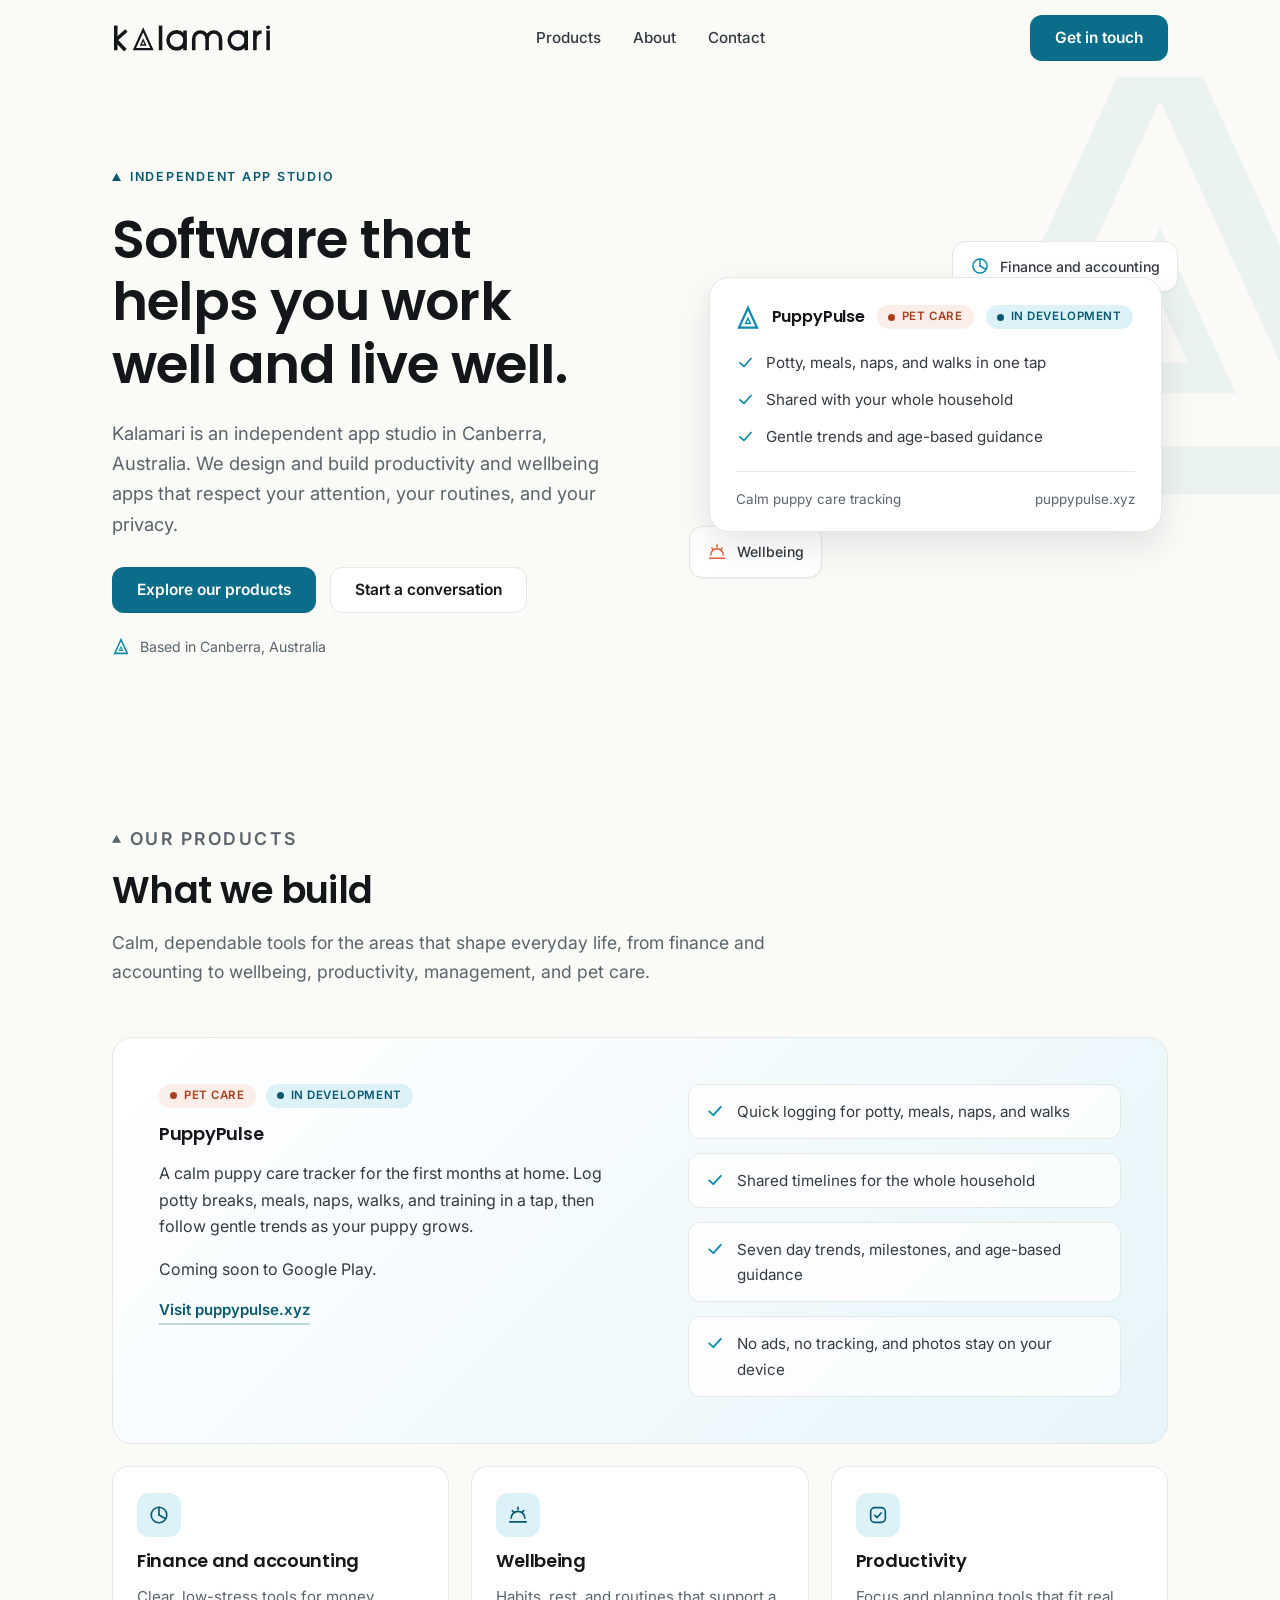
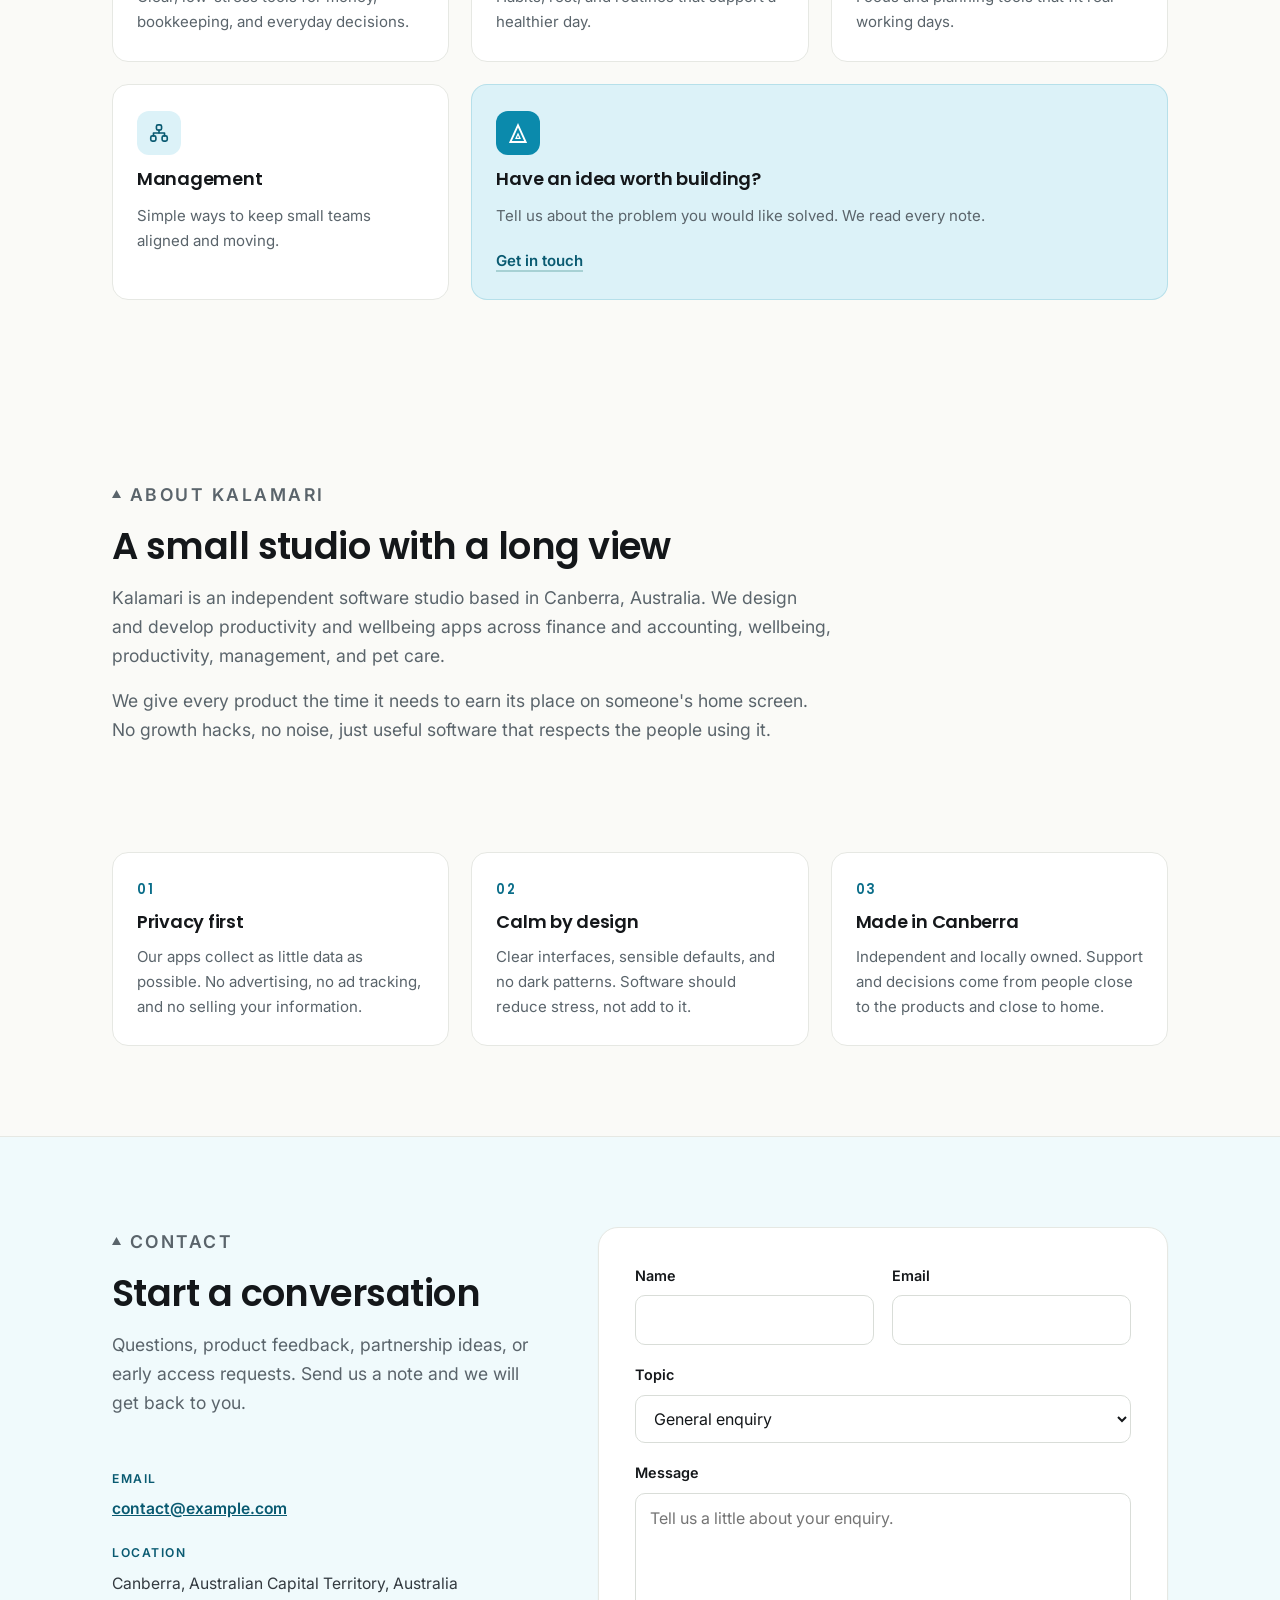
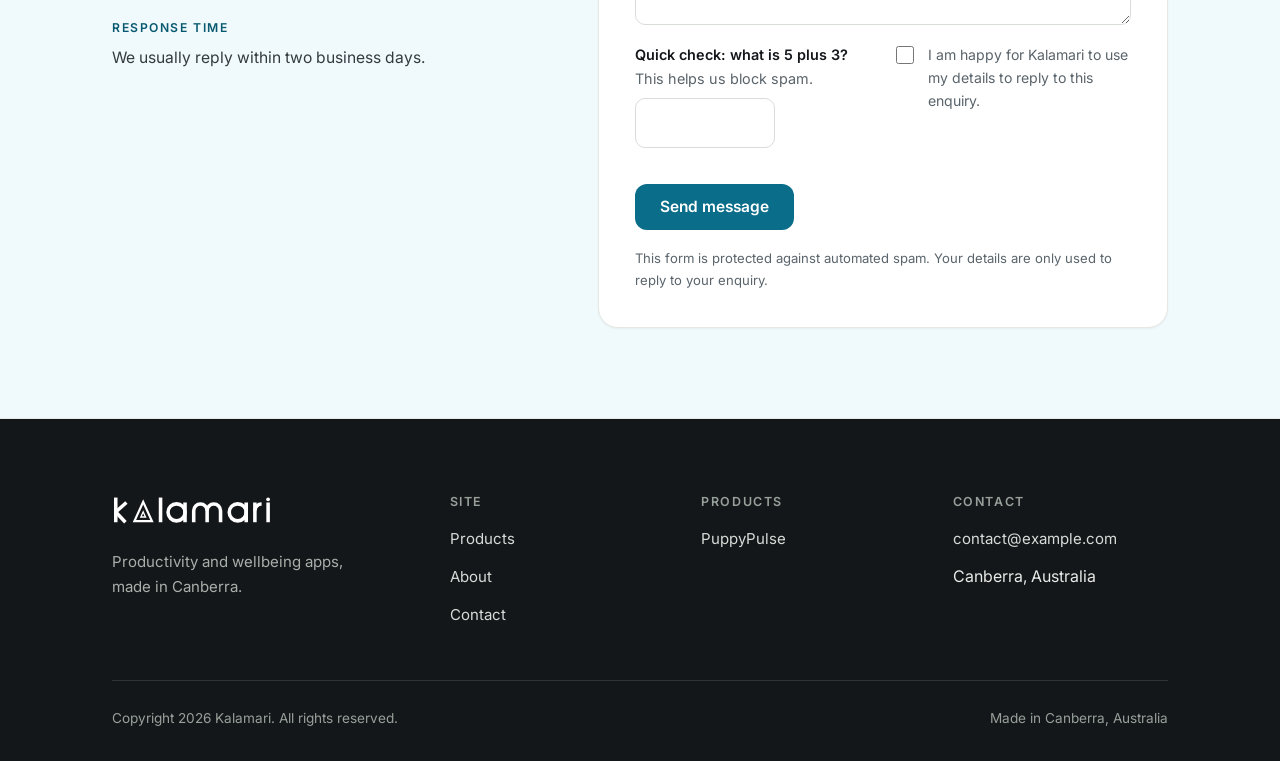
==== index.html @ 20fab628 "Kalamari Website Creation" ====
<!DOCTYPE html>
<html lang="en-AU">
<head>
  <meta charset="utf-8">
  <meta name="viewport" content="width=device-width, initial-scale=1">
  <title>Kalamari | Productivity and Wellbeing Apps, Canberra</title>
  <meta name="description" content="Kalamari is an independent software studio in Canberra, Australia, building productivity and wellbeing apps, including PuppyPulse, a calm puppy care tracker.">
  <link rel="canonical" href="https://frazzlesprite.github.io/Kalamari/">
  <meta name="author" content="Kalamari">
  <meta name="robots" content="index, follow">

  <meta property="og:type" content="website">
  <meta property="og:site_name" content="Kalamari">
  <meta property="og:locale" content="en_AU">
  <meta property="og:title" content="Kalamari | Productivity and Wellbeing Apps, Canberra">
  <meta property="og:description" content="An independent software studio in Canberra, Australia, building productivity and wellbeing apps, including PuppyPulse, a calm puppy care tracker.">
  <meta property="og:url" content="https://frazzlesprite.github.io/Kalamari/">
  <meta property="og:image" content="https://frazzlesprite.github.io/Kalamari/assets/img/og-image.png">
  <meta property="og:image:width" content="1200">
  <meta property="og:image:height" content="630">
  <meta property="og:image:alt" content="Kalamari, productivity and wellbeing apps made in Canberra">
  <meta name="twitter:card" content="summary_large_image">
  <meta name="twitter:title" content="Kalamari | Productivity and Wellbeing Apps, Canberra">
  <meta name="twitter:description" content="An independent software studio in Canberra, Australia, building productivity and wellbeing apps.">
  <meta name="twitter:image" content="https://frazzlesprite.github.io/Kalamari/assets/img/og-image.png">

  <meta name="theme-color" content="#fafaf7" media="(prefers-color-scheme: light)">
  <meta name="theme-color" content="#14171a" media="(prefers-color-scheme: dark)">
  <meta name="color-scheme" content="light">

  <link rel="icon" href="assets/img/favicon.svg" type="image/svg+xml">
  <link rel="apple-touch-icon" href="assets/img/apple-touch-icon.png">

  <link rel="preconnect" href="https://fonts.googleapis.com">
  <link rel="preconnect" href="https://fonts.gstatic.com" crossorigin>
  <link href="https://fonts.googleapis.com/css2?family=Inter:wght@400;500;600&family=Poppins:wght@500;600&display=swap" rel="stylesheet">
  <link rel="stylesheet" href="assets/css/styles.css">

  <script>document.documentElement.classList.add("js");</script>

  <script type="application/ld+json">
  {
    "@context": "https://schema.org",
    "@type": "Organization",
    "name": "Kalamari",
    "url": "https://frazzlesprite.github.io/Kalamari/",
    "logo": "https://frazzlesprite.github.io/Kalamari/assets/img/logo.svg",
    "email": "contact@example.com",
    "description": "Kalamari is an independent software studio in Canberra, Australia, developing productivity and wellbeing apps across finance and accounting, wellbeing, productivity, management, and pet care.",
    "address": {
      "@type": "PostalAddress",
      "addressLocality": "Canberra",
      "addressRegion": "ACT",
      "addressCountry": "AU"
    },
    "sameAs": [
      "https://puppypulse.xyz"
    ],
    "makesOffer": [
      {
        "@type": "Offer",
        "itemOffered": {
          "@type": "SoftwareApplication",
          "name": "PuppyPulse",
          "applicationCategory": "LifestyleApplication",
          "operatingSystem": "Android",
          "url": "https://puppypulse.xyz"
        }
      }
    ]
  }
  </script>
</head>
<body id="top">
  <a class="skip-link" href="#main">Skip to content</a>

  <header class="site-header">
    <div class="container header-inner">
      <a class="brand" href="#top" aria-label="Kalamari, back to top">
        <svg class="logo-svg" viewBox="-10 2 810 152" aria-hidden="true" focusable="false">
          <g fill="none" stroke="currentColor" stroke-width="18" stroke-linecap="butt" stroke-linejoin="miter">
            <path d="M9 15 V140"/>
            <path d="M9 88 L63 40"/>
            <path d="M9 88 L58 140"/>
            <path d="M236 15 V140"/>
            <path d="M317 47 A43 43 0 1 0 317 133 A43 43 0 1 0 317 47"/>
            <path d="M360 40 V140"/>
            <path d="M404 140 V82 A34 34 0 0 1 472 82 V140"/>
            <path d="M472 82 A34 34 0 0 1 540 82 V140"/>
            <path d="M627 47 A43 43 0 1 0 627 133 A43 43 0 1 0 627 47"/>
            <path d="M670 40 V140"/>
            <path d="M714 40 V140"/>
            <path d="M714 82 A34 34 0 0 1 748 48"/>
            <path d="M781 40 V140"/>
          </g>
          <path fill="currentColor" fill-rule="evenodd" d="M148 24 L201 140 H95 Z M148 50.5 L183.9 129 H112.1 Z M148 79.4 L165.2 117 H130.8 Z M148 96.2 L154.3 110 H141.7 Z"/>
          <circle cx="781" cy="24" r="9.5" fill="currentColor"/>
        </svg>
      </a>

      <nav class="site-nav" id="site-nav" aria-label="Main">
        <ul>
          <li><a href="#products">Products</a></li>
          <li><a href="#about">About</a></li>
          <li><a href="#contact">Contact</a></li>
          <li class="nav-cta"><a class="btn btn--primary" href="#contact">Get in touch</a></li>
        </ul>
      </nav>

      <a class="btn btn--primary header-cta" href="#contact">Get in touch</a>

      <button class="nav-toggle" type="button" aria-expanded="false" aria-controls="site-nav">
        <span class="visually-hidden">Menu</span>
        <svg class="icon-open" viewBox="0 0 24 24" fill="none" stroke="currentColor" stroke-width="2" stroke-linecap="round" aria-hidden="true" focusable="false">
          <path d="M4 7h16"/>
          <path d="M4 12h16"/>
          <path d="M4 17h16"/>
        </svg>
        <svg class="icon-close" viewBox="0 0 24 24" fill="none" stroke="currentColor" stroke-width="2" stroke-linecap="round" aria-hidden="true" focusable="false">
          <path d="M6 6l12 12"/>
          <path d="M18 6L6 18"/>
        </svg>
      </button>
    </div>
  </header>

  <main id="main">
    <section class="hero">
      <svg class="hero-mark" viewBox="-6 -6 118 128" aria-hidden="true" focusable="false">
        <path fill="currentColor" fill-rule="evenodd" d="M53 0 L106 116 H0 Z M53 26.5 L88.9 105 H17.1 Z M53 55.4 L70.2 93 H35.8 Z M53 72.2 L59.3 86 H46.7 Z"/>
      </svg>

      <div class="container hero-grid">
        <div class="hero-copy" data-reveal>
          <p class="eyebrow">Independent app studio</p>
          <h1>Software that helps you work well and live well.</h1>
          <p class="hero-lead">Kalamari is an independent app studio in Canberra, Australia. We design and build productivity and wellbeing apps that respect your attention, your routines, and your privacy.</p>
          <div class="hero-actions">
            <a class="btn btn--primary" href="#products">Explore our products</a>
            <a class="btn btn--ghost" href="#contact">Start a conversation</a>
          </div>
          <p class="hero-note">
            <svg viewBox="-6 -6 118 128" aria-hidden="true" focusable="false">
              <path fill="currentColor" fill-rule="evenodd" d="M53 0 L106 116 H0 Z M53 26.5 L88.9 105 H17.1 Z M53 55.4 L70.2 93 H35.8 Z M53 72.2 L59.3 86 H46.7 Z"/>
            </svg>
            <span>Based in Canberra, Australia</span>
          </p>
        </div>

        <div class="hero-visual" data-reveal data-delay="1">
          <div class="hv-small hv-small--a">
            <svg viewBox="0 0 24 24" fill="none" stroke="currentColor" stroke-width="1.8" stroke-linecap="round" stroke-linejoin="round" aria-hidden="true" focusable="false">
              <circle cx="12" cy="12" r="8.5"/>
              <path d="M12 12V3.5"/>
              <path d="M12 12l7.1 4"/>
            </svg>
            <span>Finance and accounting</span>
          </div>

          <div class="hv-main">
            <div class="hv-head">
              <svg class="hv-mark" viewBox="-6 -6 118 128" aria-hidden="true" focusable="false">
                <path fill="currentColor" fill-rule="evenodd" d="M53 0 L106 116 H0 Z M53 26.5 L88.9 105 H17.1 Z M53 55.4 L70.2 93 H35.8 Z M53 72.2 L59.3 86 H46.7 Z"/>
              </svg>
              <span class="hv-title">PuppyPulse</span>
              <span class="chip chip--coral">Pet care</span>
              <span class="chip">In development</span>
            </div>
            <ul class="hv-list">
              <li>
                <svg viewBox="0 0 24 24" fill="none" stroke="currentColor" stroke-width="2.2" stroke-linecap="round" stroke-linejoin="round" aria-hidden="true" focusable="false">
                  <path d="M5 12.5l5 4.5 9-10"/>
                </svg>
                <span>Potty, meals, naps, and walks in one tap</span>
              </li>
              <li>
                <svg viewBox="0 0 24 24" fill="none" stroke="currentColor" stroke-width="2.2" stroke-linecap="round" stroke-linejoin="round" aria-hidden="true" focusable="false">
                  <path d="M5 12.5l5 4.5 9-10"/>
                </svg>
                <span>Shared with your whole household</span>
              </li>
              <li>
                <svg viewBox="0 0 24 24" fill="none" stroke="currentColor" stroke-width="2.2" stroke-linecap="round" stroke-linejoin="round" aria-hidden="true" focusable="false">
                  <path d="M5 12.5l5 4.5 9-10"/>
                </svg>
                <span>Gentle trends and age-based guidance</span>
              </li>
            </ul>
            <div class="hv-foot">
              <span>Calm puppy care tracking</span>
              <span>puppypulse.xyz</span>
            </div>
          </div>

          <div class="hv-small hv-small--b">
            <svg viewBox="0 0 24 24" fill="none" stroke="currentColor" stroke-width="1.8" stroke-linecap="round" stroke-linejoin="round" aria-hidden="true" focusable="false">
              <path d="M4.5 15.5a7.5 7.5 0 0 1 15 0"/>
              <path d="M12 3.5V6"/>
              <path d="M5.8 7.3L7.5 9"/>
              <path d="M18.2 7.3L16.5 9"/>
              <path d="M3 19.5h18"/>
            </svg>
            <span>Wellbeing</span>
          </div>
        </div>
      </div>
    </section>

    <section class="section" id="products">
      <div class="container">
        <div class="section-head" data-reveal>
          <p class="eyebrow">Our products</p>
          <h2>What we build</h2>
          <p>Calm, dependable tools for the areas that shape everyday life, from finance and accounting to wellbeing, productivity, management, and pet care.</p>
        </div>

        <div class="products-grid">
          <article class="featured" data-reveal>
            <div class="featured-copy">
              <div class="featured-meta">
                <span class="chip chip--coral">Pet care</span>
                <span class="chip">In development</span>
              </div>
              <h3>PuppyPulse</h3>
              <p>A calm puppy care tracker for the first months at home. Log potty breaks, meals, naps, walks, and training in a tap, then follow gentle trends as your puppy grows.</p>
              <p>Coming soon to Google Play.</p>
              <a class="text-link" href="https://puppypulse.xyz" target="_blank" rel="noopener">Visit puppypulse.xyz</a>
            </div>
            <ul class="featured-list">
              <li>
                <svg viewBox="0 0 24 24" fill="none" stroke="currentColor" stroke-width="2.2" stroke-linecap="round" stroke-linejoin="round" aria-hidden="true" focusable="false">
                  <path d="M5 12.5l5 4.5 9-10"/>
                </svg>
                <span>Quick logging for potty, meals, naps, and walks</span>
              </li>
              <li>
                <svg viewBox="0 0 24 24" fill="none" stroke="currentColor" stroke-width="2.2" stroke-linecap="round" stroke-linejoin="round" aria-hidden="true" focusable="false">
                  <path d="M5 12.5l5 4.5 9-10"/>
                </svg>
                <span>Shared timelines for the whole household</span>
              </li>
              <li>
                <svg viewBox="0 0 24 24" fill="none" stroke="currentColor" stroke-width="2.2" stroke-linecap="round" stroke-linejoin="round" aria-hidden="true" focusable="false">
                  <path d="M5 12.5l5 4.5 9-10"/>
                </svg>
                <span>Seven day trends, milestones, and age-based guidance</span>
              </li>
              <li>
                <svg viewBox="0 0 24 24" fill="none" stroke="currentColor" stroke-width="2.2" stroke-linecap="round" stroke-linejoin="round" aria-hidden="true" focusable="false">
                  <path d="M5 12.5l5 4.5 9-10"/>
                </svg>
                <span>No ads, no tracking, and photos stay on your device</span>
              </li>
            </ul>
          </article>

          <article class="p-card" data-reveal>
            <div class="p-icon">
              <svg viewBox="0 0 24 24" fill="none" stroke="currentColor" stroke-width="1.8" stroke-linecap="round" stroke-linejoin="round" aria-hidden="true" focusable="false">
                <circle cx="12" cy="12" r="8.5"/>
                <path d="M12 12V3.5"/>
                <path d="M12 12l7.1 4"/>
              </svg>
            </div>
            <h3>Finance and accounting</h3>
            <p>Clear, low-stress tools for money, bookkeeping, and everyday decisions.</p>
          </article>

          <article class="p-card" data-reveal data-delay="1">
            <div class="p-icon">
              <svg viewBox="0 0 24 24" fill="none" stroke="currentColor" stroke-width="1.8" stroke-linecap="round" stroke-linejoin="round" aria-hidden="true" focusable="false">
                <path d="M4.5 15.5a7.5 7.5 0 0 1 15 0"/>
                <path d="M12 3.5V6"/>
                <path d="M5.8 7.3L7.5 9"/>
                <path d="M18.2 7.3L16.5 9"/>
                <path d="M3 19.5h18"/>
              </svg>
            </div>
            <h3>Wellbeing</h3>
            <p>Habits, rest, and routines that support a healthier day.</p>
          </article>

          <article class="p-card" data-reveal data-delay="2">
            <div class="p-icon">
              <svg viewBox="0 0 24 24" fill="none" stroke="currentColor" stroke-width="1.8" stroke-linecap="round" stroke-linejoin="round" aria-hidden="true" focusable="false">
                <rect x="4" y="4" width="16" height="16" rx="4.5"/>
                <path d="M8.6 12.4l2.4 2.4 4.4-5"/>
              </svg>
            </div>
            <h3>Productivity</h3>
            <p>Focus and planning tools that fit real working days.</p>
          </article>

          <article class="p-card" data-reveal>
            <div class="p-icon">
              <svg viewBox="0 0 24 24" fill="none" stroke="currentColor" stroke-width="1.8" stroke-linecap="round" stroke-linejoin="round" aria-hidden="true" focusable="false">
                <rect x="9.2" y="3.2" width="5.6" height="5.6" rx="1.8"/>
                <rect x="3" y="15.2" width="5.6" height="5.6" rx="1.8"/>
                <rect x="15.4" y="15.2" width="5.6" height="5.6" rx="1.8"/>
                <path d="M12 8.8V12"/>
                <path d="M6 15.2V12h12v3.2"/>
              </svg>
            </div>
            <h3>Management</h3>
            <p>Simple ways to keep small teams aligned and moving.</p>
          </article>

          <article class="p-card p-card--cta p-card--wide" data-reveal data-delay="1">
            <div class="p-icon p-icon--solid">
              <svg viewBox="-6 -6 118 128" aria-hidden="true" focusable="false">
                <path fill="currentColor" fill-rule="evenodd" d="M53 0 L106 116 H0 Z M53 26.5 L88.9 105 H17.1 Z M53 55.4 L70.2 93 H35.8 Z M53 72.2 L59.3 86 H46.7 Z"/>
              </svg>
            </div>
            <h3>Have an idea worth building?</h3>
            <p>Tell us about the problem you would like solved. We read every note.</p>
            <p class="card-foot"><a class="text-link" href="#contact">Get in touch</a></p>
          </article>
        </div>
      </div>
    </section>

    <section class="section" id="about">
      <div class="container about-grid">
        <div class="section-head" data-reveal>
          <p class="eyebrow">About Kalamari</p>
          <h2>A small studio with a long view</h2>
          <p>Kalamari is an independent software studio based in Canberra, Australia. We design and develop productivity and wellbeing apps across finance and accounting, wellbeing, productivity, management, and pet care.</p>
          <p>We give every product the time it needs to earn its place on someone's home screen. No growth hacks, no noise, just useful software that respects the people using it.</p>
        </div>

        <div class="values-grid">
          <article class="value-card" data-reveal>
            <span class="value-index">01</span>
            <h3>Privacy first</h3>
            <p>Our apps collect as little data as possible. No advertising, no ad tracking, and no selling your information.</p>
          </article>
          <article class="value-card" data-reveal data-delay="1">
            <span class="value-index">02</span>
            <h3>Calm by design</h3>
            <p>Clear interfaces, sensible defaults, and no dark patterns. Software should reduce stress, not add to it.</p>
          </article>
          <article class="value-card" data-reveal data-delay="2">
            <span class="value-index">03</span>
            <h3>Made in Canberra</h3>
            <p>Independent and locally owned. Support and decisions come from people close to the products and close to home.</p>
          </article>
        </div>
      </div>
    </section>

    <section class="section contact" id="contact">
      <div class="container contact-grid">
        <div data-reveal>
          <div class="section-head">
            <p class="eyebrow">Contact</p>
            <h2>Start a conversation</h2>
            <p>Questions, product feedback, partnership ideas, or early access requests. Send us a note and we will get back to you.</p>
          </div>

          <ul class="contact-details">
            <li>
              <span class="cd-label">Email</span>
              <span class="cd-value"><a href="mailto:contact@example.com">contact@example.com</a></span>
            </li>
            <li>
              <span class="cd-label">Location</span>
              <span class="cd-value">Canberra, Australian Capital Territory, Australia</span>
            </li>
            <li>
              <span class="cd-label">Response time</span>
              <span class="cd-value">We usually reply within two business days.</span>
            </li>
          </ul>
        </div>

        <div data-reveal data-delay="1">
          <form id="contact-form" class="form-card" novalidate>
            <div class="form-grid">
              <div class="field">
                <label for="field-name">Name</label>
                <input id="field-name" name="name" type="text" autocomplete="name" maxlength="80" required>
                <p class="field-error" id="error-name"></p>
              </div>

              <div class="field">
                <label for="field-email">Email</label>
                <input id="field-email" name="email" type="email" autocomplete="email" maxlength="120" required>
                <p class="field-error" id="error-email"></p>
              </div>

              <div class="field field--full">
                <label for="field-subject">Topic</label>
                <select id="field-subject" name="subject">
                  <option>General enquiry</option>
                  <option>Product feedback</option>
                  <option>Partnership</option>
                  <option>Media and press</option>
                  <option>Support</option>
                </select>
              </div>

              <div class="field field--full">
                <label for="field-message">Message</label>
                <textarea id="field-message" name="message" minlength="10" maxlength="2000" placeholder="Tell us a little about your enquiry." required></textarea>
                <p class="field-error" id="error-message"></p>
              </div>

              <div class="field math-field">
                <label for="field-math">Quick check: what is <span id="math-question">5 plus 3</span>? <span class="field-hint">This helps us block spam.</span></label>
                <input id="field-math" name="math" type="text" inputmode="numeric" pattern="[0-9]*" autocomplete="off" required>
                <p class="field-error" id="error-math"></p>
              </div>

              <div class="field">
                <div class="consent">
                  <input id="field-consent" name="consent" type="checkbox" required>
                  <label for="field-consent">I am happy for Kalamari to use my details to reply to this enquiry.</label>
                </div>
                <p class="field-error" id="error-consent"></p>
              </div>

              <div class="hp-field" aria-hidden="true">
                <label for="field-company">Company</label>
                <input id="field-company" name="company" type="text" tabindex="-1" autocomplete="off">
              </div>
              <input type="hidden" id="field-started" name="started" value="">

              <p class="form-status" id="form-status" role="status" aria-live="polite"></p>

              <div class="form-actions">
                <button class="btn btn--primary" type="submit">Send message</button>
                <noscript>
                  <span class="form-note">JavaScript is required to send this form. Please email <a href="mailto:contact@example.com">contact@example.com</a> instead.</span>
                </noscript>
              </div>

              <p class="form-note">This form is protected against automated spam. Your details are only used to reply to your enquiry.</p>
            </div>
          </form>
        </div>
      </div>
    </section>
  </main>

  <footer class="site-footer">
    <div class="container">
      <div class="footer-grid">
        <div class="footer-brand">
          <a class="brand" href="#top" aria-label="Kalamari, back to top">
            <svg class="logo-svg" viewBox="-10 2 810 152" aria-hidden="true" focusable="false">
              <g fill="none" stroke="currentColor" stroke-width="18" stroke-linecap="butt" stroke-linejoin="miter">
                <path d="M9 15 V140"/>
                <path d="M9 88 L63 40"/>
                <path d="M9 88 L58 140"/>
                <path d="M236 15 V140"/>
                <path d="M317 47 A43 43 0 1 0 317 133 A43 43 0 1 0 317 47"/>
                <path d="M360 40 V140"/>
                <path d="M404 140 V82 A34 34 0 0 1 472 82 V140"/>
                <path d="M472 82 A34 34 0 0 1 540 82 V140"/>
                <path d="M627 47 A43 43 0 1 0 627 133 A43 43 0 1 0 627 47"/>
                <path d="M670 40 V140"/>
                <path d="M714 40 V140"/>
                <path d="M714 82 A34 34 0 0 1 748 48"/>
                <path d="M781 40 V140"/>
              </g>
              <path fill="currentColor" fill-rule="evenodd" d="M148 24 L201 140 H95 Z M148 50.5 L183.9 129 H112.1 Z M148 79.4 L165.2 117 H130.8 Z M148 96.2 L154.3 110 H141.7 Z"/>
              <circle cx="781" cy="24" r="9.5" fill="currentColor"/>
            </svg>
          </a>
          <p class="footer-tagline">Productivity and wellbeing apps, made in Canberra.</p>
        </div>

        <div class="footer-col">
          <h2>Site</h2>
          <ul>
            <li><a href="#products">Products</a></li>
            <li><a href="#about">About</a></li>
            <li><a href="#contact">Contact</a></li>
          </ul>
        </div>

        <div class="footer-col">
          <h2>Products</h2>
          <ul>
            <li><a href="https://puppypulse.xyz" target="_blank" rel="noopener">PuppyPulse</a></li>
          </ul>
        </div>

        <div class="footer-col footer-col--contact">
          <h2>Contact</h2>
          <ul>
            <li><a href="mailto:contact@example.com">contact@example.com</a></li>
            <li>Canberra, Australia</li>
          </ul>
        </div>
      </div>

      <div class="footer-bottom">
        <span>Copyright <span data-year>2026</span> Kalamari. All rights reserved.</span>
        <span>Made in Canberra, Australia</span>
      </div>
    </div>
  </footer>

  <script src="assets/js/main.js"></script>
</body>
</html>
---- assets/css/styles.css ----
/* Kalamari brand stylesheet */

:root {
  --ink: #14171a;
  --ink-2: #333a40;
  --muted: #5a646b;
  --paper: #fafaf7;
  --surface: #ffffff;
  --line: #e6e8e3;
  --blue: #0b8aac;
  --blue-strong: #0a6d89;
  --blue-deep: #095a71;
  --blue-tint: #dcf2f8;
  --blue-band: #f0fafc;
  --coral: #e2603c;
  --coral-deep: #a93f1f;
  --coral-tint: #fbede7;
  --error: #b3261e;
  --radius: 16px;
  --radius-lg: 20px;
  --shadow-sm: 0 1px 2px rgba(20, 23, 26, 0.05);
  --shadow-md: 0 14px 34px rgba(20, 23, 26, 0.1);
  --font-heading: "Poppins", "Century Gothic", "Segoe UI", system-ui, sans-serif;
  --font-body: "Inter", "Segoe UI", system-ui, -apple-system, sans-serif;
  --container: 1120px;
}

*,
*::before,
*::after {
  box-sizing: border-box;
}

html {
  -webkit-text-size-adjust: 100%;
  scroll-padding-top: 96px;
}

@media (prefers-reduced-motion: no-preference) {
  html {
    scroll-behavior: smooth;
  }
}

body {
  margin: 0;
  background: var(--paper);
  color: var(--ink-2);
  font-family: var(--font-body);
  font-size: 1rem;
  line-height: 1.65;
  -webkit-font-smoothing: antialiased;
  text-rendering: optimizeLegibility;
}

::selection {
  background: var(--blue-tint);
  color: var(--ink);
}

h1,
h2,
h3,
h4 {
  margin: 0;
  font-family: var(--font-heading);
  font-weight: 600;
  line-height: 1.16;
  letter-spacing: -0.015em;
  color: var(--ink);
}

h1 {
  font-size: clamp(2.1rem, 1.35rem + 3.4vw, 3.35rem);
}

h2 {
  font-size: clamp(1.6rem, 1.25rem + 1.7vw, 2.3rem);
}

h3 {
  font-size: 1.12rem;
}

p {
  margin: 0;
}

a {
  color: var(--blue-deep);
}

ul {
  margin: 0;
  padding: 0;
}

img,
svg {
  display: block;
  max-width: 100%;
}

:focus-visible {
  outline: 3px solid rgba(11, 138, 172, 0.5);
  outline-offset: 2px;
  border-radius: 4px;
}

.container {
  max-width: var(--container);
  margin-inline: auto;
  padding-inline: clamp(20px, 4vw, 32px);
}

.section {
  padding-block: clamp(56px, 7vw, 96px);
}

.section-head {
  max-width: 720px;
  display: grid;
  gap: 16px;
  margin-bottom: clamp(32px, 4vw, 52px);
}

.section-head p {
  color: var(--muted);
  font-size: clamp(1rem, 0.97rem + 0.25vw, 1.1rem);
}

.eyebrow {
  display: inline-flex;
  align-items: center;
  gap: 9px;
  font-family: var(--font-body);
  font-size: 0.78rem;
  font-weight: 600;
  letter-spacing: 0.14em;
  text-transform: uppercase;
  color: var(--blue-deep);
}

.eyebrow::before {
  content: "";
  width: 9px;
  height: 8px;
  background: currentColor;
  clip-path: polygon(50% 0, 100% 100%, 0 100%);
}

.skip-link {
  position: absolute;
  left: 16px;
  top: -60px;
  z-index: 100;
  padding: 12px 18px;
  background: var(--ink);
  color: #fff;
  border-radius: 10px;
  text-decoration: none;
  transition: top 0.2s ease;
}

.skip-link:focus {
  top: 12px;
}

.visually-hidden {
  position: absolute;
  width: 1px;
  height: 1px;
  margin: -1px;
  padding: 0;
  overflow: hidden;
  clip: rect(0 0 0 0);
  white-space: nowrap;
  border: 0;
}

.btn {
  display: inline-flex;
  align-items: center;
  justify-content: center;
  gap: 10px;
  padding: 14px 24px;
  border: 1px solid transparent;
  border-radius: 12px;
  font-family: var(--font-body);
  font-size: 0.97rem;
  font-weight: 600;
  line-height: 1;
  text-decoration: none;
  cursor: pointer;
  transition: background-color 0.18s ease, border-color 0.18s ease, color 0.18s ease, transform 0.18s ease;
}

.btn:active {
  transform: translateY(1px);
}

.btn--primary {
  background: var(--blue-strong);
  color: #fff;
}

.btn--primary:hover {
  background: var(--blue-deep);
}

.btn--ghost {
  background: var(--surface);
  border-color: var(--line);
  color: var(--ink);
}

.btn--ghost:hover {
  border-color: #cfd4cd;
  background: #f4f5f1;
}

.btn--light {
  background: #fff;
  color: var(--ink);
}

.btn--light:hover {
  background: var(--blue-tint);
}

.chip {
  display: inline-flex;
  align-items: center;
  gap: 7px;
  padding: 6px 11px;
  border-radius: 999px;
  background: var(--blue-tint);
  color: var(--blue-deep);
  font-size: 0.72rem;
  font-weight: 600;
  letter-spacing: 0.05em;
  line-height: 1;
  text-transform: uppercase;
  white-space: nowrap;
}

.chip::before {
  content: "";
  width: 7px;
  height: 7px;
  border-radius: 50%;
  background: currentColor;
}

.chip--coral {
  background: var(--coral-tint);
  color: var(--coral-deep);
}

.chip--plain {
  background: #eef0eb;
  color: var(--muted);
}

/* Header */

.site-header {
  position: sticky;
  top: 0;
  z-index: 50;
  background: rgba(250, 250, 247, 0.92);
  backdrop-filter: blur(10px);
  border-bottom: 1px solid transparent;
  transition: border-color 0.2s ease, box-shadow 0.2s ease;
}

.site-header.is-scrolled {
  border-bottom-color: var(--line);
  box-shadow: 0 10px 30px rgba(20, 23, 26, 0.06);
}

.header-inner {
  display: flex;
  align-items: center;
  justify-content: space-between;
  gap: 20px;
  min-height: 76px;
}

.brand {
  display: inline-flex;
  align-items: center;
  color: var(--ink);
  text-decoration: none;
}

.logo-svg {
  height: 30px;
  width: auto;
}

.site-nav ul {
  display: flex;
  align-items: center;
  gap: 4px;
  list-style: none;
}

.site-nav a {
  display: inline-block;
  padding: 10px 14px;
  border-radius: 10px;
  color: var(--ink-2);
  font-size: 0.95rem;
  font-weight: 500;
  text-decoration: none;
  transition: background-color 0.16s ease, color 0.16s ease;
}

.site-nav a:hover {
  background: rgba(20, 23, 26, 0.05);
  color: var(--ink);
}

.nav-cta {
  display: none;
}

.nav-toggle {
  display: none;
  width: 44px;
  height: 44px;
  padding: 0;
  border: 1px solid var(--line);
  border-radius: 12px;
  background: var(--surface);
  color: var(--ink);
  cursor: pointer;
}

.nav-toggle svg {
  width: 20px;
  height: 20px;
  margin-inline: auto;
}

.nav-toggle .icon-close {
  display: none;
}

.nav-toggle[aria-expanded="true"] .icon-open {
  display: none;
}

.nav-toggle[aria-expanded="true"] .icon-close {
  display: block;
}

/* Hero */

.hero {
  position: relative;
  overflow: hidden;
  padding-block: clamp(52px, 7vw, 100px) clamp(48px, 6vw, 84px);
}

.hero-mark {
  position: absolute;
  top: -120px;
  right: -140px;
  width: 520px;
  color: var(--blue);
  opacity: 0.06;
  pointer-events: none;
}

.hero-grid {
  position: relative;
  display: grid;
  grid-template-columns: 1.05fr 0.95fr;
  gap: clamp(36px, 6vw, 76px);
  align-items: center;
}

.hero-copy {
  display: grid;
  gap: 22px;
  justify-items: start;
}

.hero-lead {
  max-width: 36rem;
  color: var(--muted);
  font-size: clamp(1.02rem, 0.98rem + 0.3vw, 1.15rem);
}

.hero-actions {
  display: flex;
  flex-wrap: wrap;
  gap: 14px;
  margin-top: 6px;
}

.hero-note {
  display: flex;
  align-items: center;
  gap: 10px;
  color: var(--muted);
  font-size: 0.88rem;
}

.hero-note svg {
  flex: none;
  width: 18px;
  height: 18px;
  color: var(--blue);
}

.hero-visual {
  position: relative;
  padding: 30px 6px 46px;
}

.hv-main {
  position: relative;
  z-index: 2;
  padding: 26px 26px 20px;
  background: var(--surface);
  border: 1px solid var(--line);
  border-radius: var(--radius-lg);
  box-shadow: var(--shadow-md);
}

.hv-head {
  display: flex;
  align-items: center;
  gap: 12px;
  flex-wrap: wrap;
}

.hv-mark {
  width: 24px;
  color: var(--blue);
}

.hv-title {
  font-family: var(--font-heading);
  font-weight: 600;
  color: var(--ink);
  letter-spacing: -0.01em;
}

.hv-list {
  display: grid;
  gap: 12px;
  margin-top: 20px;
  list-style: none;
}

.hv-list li {
  display: flex;
  align-items: flex-start;
  gap: 11px;
  color: var(--ink-2);
  font-size: 0.95rem;
}

.hv-list svg {
  flex: none;
  width: 19px;
  height: 19px;
  margin-top: 3px;
  color: var(--blue);
}

.hv-foot {
  display: flex;
  align-items: center;
  justify-content: space-between;
  gap: 12px;
  margin-top: 22px;
  padding-top: 16px;
  border-top: 1px solid var(--line);
  color: var(--muted);
  font-size: 0.84rem;
}

.hv-small {
  position: absolute;
  z-index: 1;
  display: flex;
  align-items: center;
  gap: 10px;
  padding: 13px 17px;
  background: var(--surface);
  border: 1px solid var(--line);
  border-radius: 14px;
  box-shadow: var(--shadow-sm);
  color: var(--ink-2);
  font-size: 0.88rem;
  font-weight: 500;
}

.hv-small svg {
  width: 20px;
  height: 20px;
  color: var(--blue);
}

.hv-small--a {
  top: -6px;
  right: -10px;
}

.hv-small--b {
  left: -14px;
  bottom: 0;
}

.hv-small--b svg {
  color: var(--coral);
}

/* Products */

.products-grid {
  display: grid;
  grid-template-columns: repeat(3, 1fr);
  gap: 22px;
}

.featured {
  grid-column: 1 / -1;
  display: grid;
  grid-template-columns: 1.05fr 0.95fr;
  gap: clamp(28px, 4vw, 56px);
  padding: clamp(28px, 4vw, 46px);
  background: linear-gradient(135deg, #ffffff 0%, #e6f5fa 100%);
  border: 1px solid var(--line);
  border-radius: var(--radius-lg);
}

.featured-copy {
  display: grid;
  gap: 16px;
  align-content: start;
  justify-items: start;
}

.featured-meta {
  display: flex;
  align-items: center;
  gap: 10px;
  flex-wrap: wrap;
}

.featured-copy p {
  color: var(--ink-2);
  max-width: 34rem;
}

.featured-list {
  display: grid;
  gap: 14px;
  align-content: center;
  list-style: none;
}

.featured-list li {
  display: flex;
  align-items: flex-start;
  gap: 12px;
  padding: 14px 16px;
  background: rgba(255, 255, 255, 0.75);
  border: 1px solid var(--line);
  border-radius: 12px;
  color: var(--ink-2);
  font-size: 0.95rem;
}

.featured-list svg {
  flex: none;
  width: 20px;
  height: 20px;
  margin-top: 2px;
  color: var(--blue);
}

.p-card {
  display: flex;
  flex-direction: column;
  gap: 14px;
  padding: 26px 24px;
  background: var(--surface);
  border: 1px solid var(--line);
  border-radius: var(--radius);
  transition: transform 0.18s ease, box-shadow 0.18s ease, border-color 0.18s ease;
}

@media (prefers-reduced-motion: no-preference) {
  .p-card:hover {
    transform: translateY(-3px);
  }
}

.p-card:hover {
  box-shadow: var(--shadow-md);
  border-color: #d8ded7;
}

.p-icon {
  display: grid;
  place-items: center;
  width: 44px;
  height: 44px;
  border-radius: 12px;
  background: var(--blue-tint);
  color: var(--blue-deep);
}

.p-icon svg {
  width: 22px;
  height: 22px;
}

.p-icon--solid {
  background: var(--blue);
  color: #fff;
}

.p-card--cta {
  background: var(--blue-tint);
  border-color: rgba(11, 138, 172, 0.18);
}

.p-card--cta:hover {
  border-color: rgba(11, 138, 172, 0.4);
}

.p-card--wide {
  grid-column: span 2;
}

.p-card p {
  color: var(--muted);
  font-size: 0.94rem;
}

.p-card .card-foot {
  margin-top: auto;
  padding-top: 6px;
}

.text-link {
  font-weight: 600;
  font-size: 0.94rem;
  text-decoration: none;
  border-bottom: 2px solid rgba(11, 110, 104, 0.25);
  transition: border-color 0.16s ease;
}

.text-link:hover {
  border-bottom-color: var(--blue-deep);
}

/* About and values */

.about-grid {
  display: grid;
  gap: clamp(32px, 5vw, 56px);
}

.values-grid {
  display: grid;
  grid-template-columns: repeat(3, 1fr);
  gap: 22px;
}

.value-card {
  padding: 26px 24px;
  background: var(--surface);
  border: 1px solid var(--line);
  border-radius: var(--radius);
  display: grid;
  gap: 12px;
  align-content: start;
}

.value-index {
  font-family: var(--font-heading);
  font-size: 0.82rem;
  font-weight: 600;
  letter-spacing: 0.12em;
  color: var(--blue-strong);
}

.value-card p {
  color: var(--muted);
  font-size: 0.94rem;
}

/* Contact */

.contact {
  background: var(--blue-band);
  border-top: 1px solid var(--line);
  border-bottom: 1px solid var(--line);
}

.contact-grid {
  display: grid;
  grid-template-columns: 0.85fr 1.15fr;
  gap: clamp(36px, 5vw, 72px);
  align-items: start;
}

.contact-details {
  display: grid;
  gap: 22px;
  list-style: none;
  margin-top: 8px;
}

.cd-label {
  display: block;
  margin-bottom: 6px;
  font-size: 0.76rem;
  font-weight: 600;
  letter-spacing: 0.13em;
  text-transform: uppercase;
  color: var(--blue-deep);
}

.cd-value {
  color: var(--ink-2);
  font-size: 0.98rem;
}

.cd-value a {
  font-weight: 600;
}

.form-card {
  padding: clamp(24px, 3vw, 36px);
  background: var(--surface);
  border: 1px solid var(--line);
  border-radius: var(--radius-lg);
  box-shadow: var(--shadow-sm);
}

.form-grid {
  display: grid;
  grid-template-columns: 1fr 1fr;
  gap: 18px;
}

.field {
  display: grid;
  gap: 8px;
}

.field--full {
  grid-column: 1 / -1;
}

.field label {
  font-size: 0.9rem;
  font-weight: 600;
  color: var(--ink);
}

.field-hint {
  font-weight: 400;
  color: var(--muted);
}

.field input,
.field select,
.field textarea {
  width: 100%;
  padding: 12px 14px;
  border: 1px solid #d9ddd8;
  border-radius: 10px;
  background: var(--surface);
  color: var(--ink);
  font-family: var(--font-body);
  font-size: 1rem;
  line-height: 1.5;
  transition: border-color 0.16s ease, box-shadow 0.16s ease;
}

.field textarea {
  min-height: 132px;
  resize: vertical;
}

.field input:focus,
.field select:focus,
.field textarea:focus {
  outline: none;
  border-color: var(--blue);
  box-shadow: 0 0 0 3px rgba(11, 138, 172, 0.16);
}

.field input[aria-invalid="true"],
.field textarea[aria-invalid="true"],
.field input[aria-invalid="true"]:focus,
.field textarea[aria-invalid="true"]:focus {
  border-color: var(--error);
  box-shadow: 0 0 0 3px rgba(179, 38, 30, 0.12);
}

.field-error {
  min-height: 0;
  color: var(--error);
  font-size: 0.84rem;
}

.field-error:empty {
  display: none;
}

.math-field input {
  max-width: 140px;
}

.consent {
  display: flex;
  align-items: flex-start;
  gap: 11px;
  grid-column: 1 / -1;
  color: var(--muted);
  font-size: 0.88rem;
}

.consent input {
  width: 18px;
  height: 18px;
  margin-top: 3px;
  accent-color: var(--blue-strong);
  flex: none;
}

.consent label {
  font-weight: 400;
  font-size: 0.88rem;
  color: var(--muted);
  cursor: pointer;
}

.form-actions {
  grid-column: 1 / -1;
  display: flex;
  align-items: center;
  gap: 16px;
  flex-wrap: wrap;
}

.form-status {
  grid-column: 1 / -1;
  margin: 0;
  font-size: 0.94rem;
}

.form-status--ok {
  color: var(--blue-deep);
  font-weight: 500;
}

.form-status--error {
  color: var(--error);
  font-weight: 500;
}

.form-note {
  grid-column: 1 / -1;
  color: var(--muted);
  font-size: 0.82rem;
}

.hp-field {
  position: absolute;
  left: -9999px;
  width: 1px;
  height: 1px;
  overflow: hidden;
}

/* Footer */

.site-footer {
  background: var(--ink);
  color: #e8eae7;
  padding-block: clamp(48px, 6vw, 76px) 32px;
}

.site-footer .logo-svg {
  height: 30px;
  color: #fff;
}

.footer-grid {
  display: grid;
  grid-template-columns: 1.4fr 1fr 1fr 1fr;
  gap: 36px;
}

.footer-tagline {
  margin-top: 18px;
  max-width: 30ch;
  color: #a8b0aa;
  font-size: 0.94rem;
}

.footer-col h2 {
  margin-bottom: 16px;
  font-family: var(--font-body);
  font-size: 0.78rem;
  font-weight: 600;
  letter-spacing: 0.13em;
  text-transform: uppercase;
  color: #97a09a;
}

.footer-col ul {
  list-style: none;
  display: grid;
  gap: 11px;
}

.footer-col a {
  color: #d8dcd8;
  font-size: 0.94rem;
  text-decoration: none;
  transition: color 0.16s ease;
}

.footer-col a:hover {
  color: #fff;
  text-decoration: underline;
}

.footer-bottom {
  display: flex;
  align-items: center;
  justify-content: space-between;
  gap: 16px;
  flex-wrap: wrap;
  margin-top: 52px;
  padding-top: 26px;
  border-top: 1px solid rgba(255, 255, 255, 0.12);
  color: #97a09a;
  font-size: 0.85rem;
}

/* 404 */

.error-page {
  min-height: 70vh;
  display: grid;
  place-items: center;
  text-align: center;
  padding-block: clamp(64px, 10vw, 120px);
}

.error-inner {
  display: grid;
  justify-items: center;
  gap: 18px;
  max-width: 34rem;
}

.error-inner .logo-svg {
  height: 34px;
  color: var(--ink);
}

.error-inner .error-code {
  font-family: var(--font-heading);
  font-size: clamp(3.4rem, 8vw, 5rem);
  font-weight: 600;
  line-height: 1;
  color: var(--blue);
  letter-spacing: -0.02em;
}

.error-inner p {
  color: var(--muted);
}

/* Reveal on scroll */

html.js [data-reveal] {
  opacity: 0;
  transform: translateY(16px);
  transition: opacity 0.6s ease, transform 0.6s ease;
}

html.js [data-reveal].is-visible {
  opacity: 1;
  transform: none;
}

html.js .delay-1 {
  transition-delay: 0.08s;
}

html.js .delay-2 {
  transition-delay: 0.16s;
}

html.js .delay-3 {
  transition-delay: 0.24s;
}

@media (prefers-reduced-motion: reduce) {
  html.js [data-reveal],
  html.js [data-reveal].is-visible {
    opacity: 1;
    transform: none;
    transition: none;
  }
}

/* Responsive */

@media (max-width: 1024px) {
  .products-grid {
    grid-template-columns: repeat(2, 1fr);
  }

  .values-grid {
    grid-template-columns: repeat(3, 1fr);
  }

  .footer-grid {
    grid-template-columns: 1.4fr 1fr 1fr;
  }

  .footer-col--contact {
    grid-column: 1 / -1;
  }
}

@media (max-width: 880px) {
  .nav-toggle {
    display: grid;
    place-items: center;
  }

  .header-cta {
    display: none;
  }

  .site-nav {
    position: absolute;
    left: 0;
    right: 0;
    top: 100%;
    display: none;
    padding: 12px clamp(20px, 4vw, 32px) 24px;
    background: var(--surface);
    border-bottom: 1px solid var(--line);
    box-shadow: 0 24px 40px rgba(20, 23, 26, 0.1);
  }

  .site-nav.is-open {
    display: block;
  }

  .site-nav ul {
    flex-direction: column;
    align-items: stretch;
    gap: 2px;
  }

  .site-nav a {
    padding: 13px 14px;
    font-size: 1rem;
  }

  .nav-cta {
    display: block;
    margin-top: 14px;
  }

  .nav-cta .btn {
    width: 100%;
  }

  .hero-grid,
  .featured,
  .contact-grid {
    grid-template-columns: 1fr;
  }

  .hero-visual {
    padding: 18px 0 8px;
  }

  .hv-small {
    display: none;
  }

  .hero-mark {
    width: 380px;
    top: -90px;
    right: -130px;
  }

  .values-grid {
    grid-template-columns: 1fr;
  }
}

@media (max-width: 720px) {
  .products-grid {
    grid-template-columns: 1fr;
  }

  .p-card--wide {
    grid-column: auto;
  }

  .form-grid {
    grid-template-columns: 1fr;
  }

  .footer-grid {
    grid-template-columns: 1fr 1fr;
  }

  .footer-col ul {
    gap: 4px;
  }

  .footer-col a {
    display: inline-block;
    padding-block: 6px;
  }

  .footer-brand {
    grid-column: 1 / -1;
  }
}

@media (max-width: 480px) {
  .logo-svg {
    height: 26px;
  }

  .footer-grid {
    grid-template-columns: 1fr;
  }

  .hero-actions .btn {
    width: 100%;
  }
}
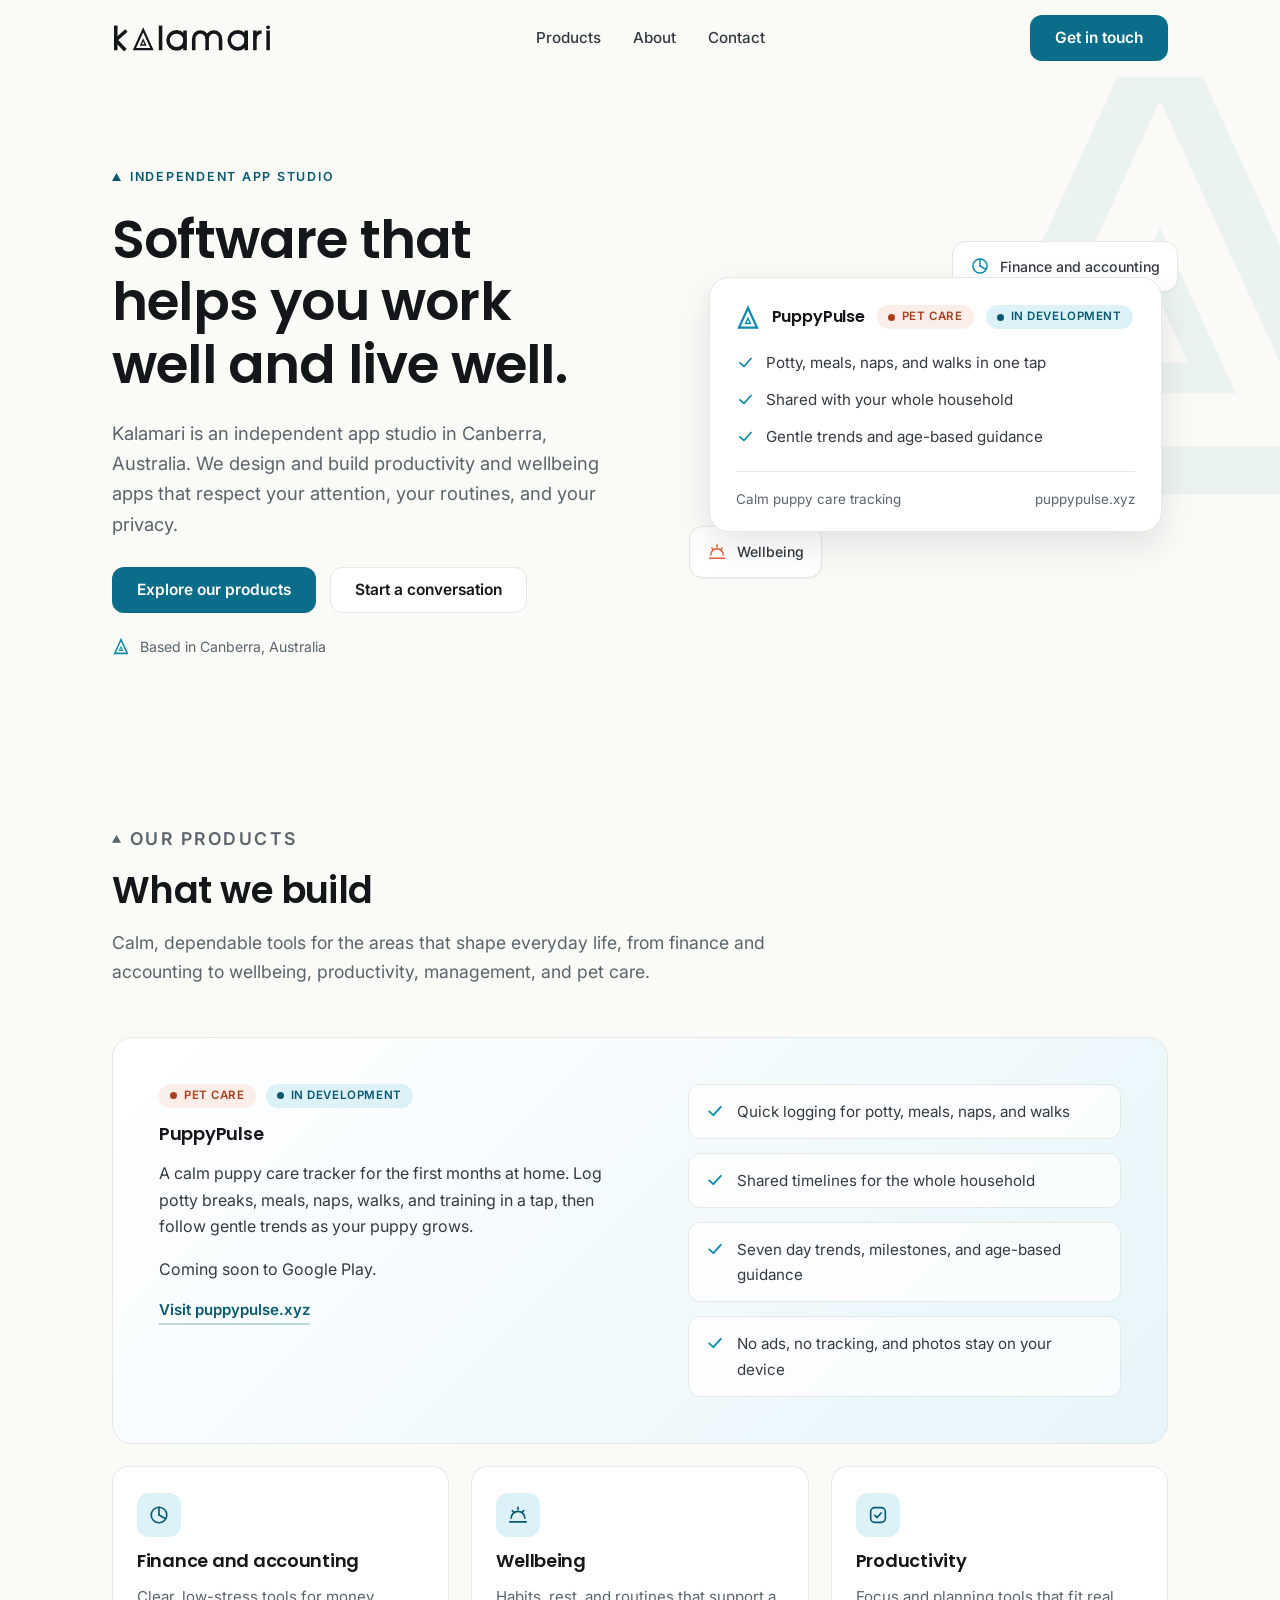
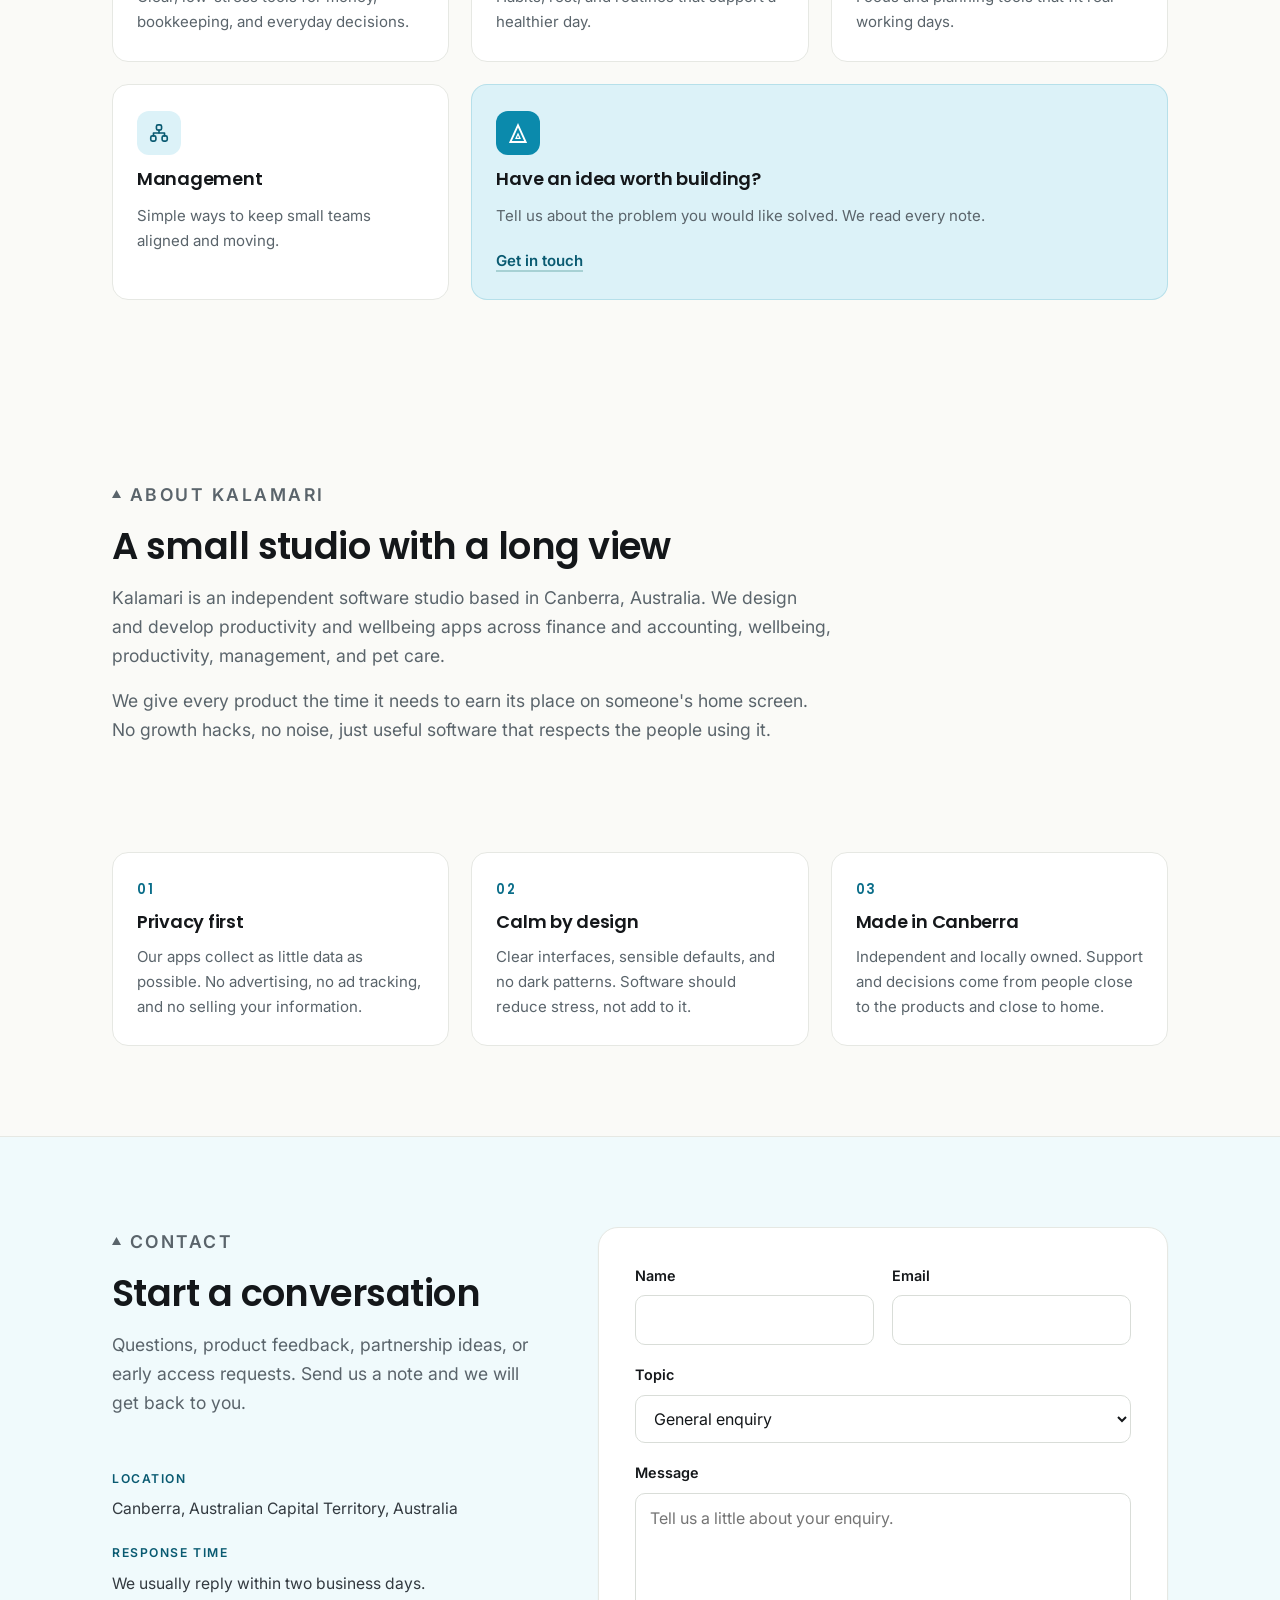
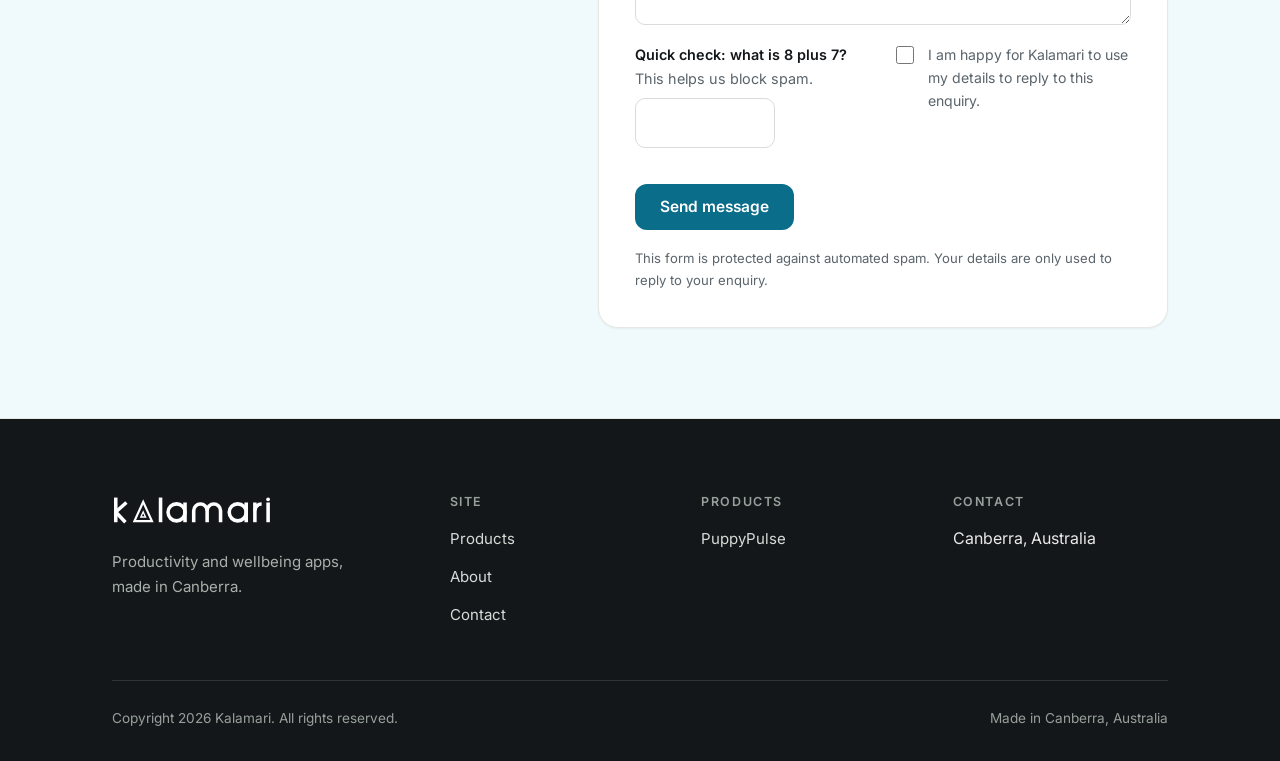
==== commit cf660596: "Contact form updated" ====
--- a/index.html
+++ b/index.html
@@ -45,7 +45,6 @@
     "name": "Kalamari",
     "url": "https://frazzlesprite.github.io/Kalamari/",
     "logo": "https://frazzlesprite.github.io/Kalamari/assets/img/logo.svg",
-    "email": "contact@example.com",
     "description": "Kalamari is an independent software studio in Canberra, Australia, developing productivity and wellbeing apps across finance and accounting, wellbeing, productivity, management, and pet care.",
     "address": {
       "@type": "PostalAddress",
@@ -359,10 +358,6 @@
 
           <ul class="contact-details">
             <li>
-              <span class="cd-label">Email</span>
-              <span class="cd-value"><a href="mailto:contact@example.com">contact@example.com</a></span>
-            </li>
-            <li>
               <span class="cd-label">Location</span>
               <span class="cd-value">Canberra, Australian Capital Territory, Australia</span>
             </li>
@@ -430,7 +425,7 @@
               <div class="form-actions">
                 <button class="btn btn--primary" type="submit">Send message</button>
                 <noscript>
-                  <span class="form-note">JavaScript is required to send this form. Please email <a href="mailto:contact@example.com">contact@example.com</a> instead.</span>
+                  <span class="form-note">JavaScript is required to send this form.</span>
                 </noscript>
               </div>
 
@@ -489,7 +484,6 @@
         <div class="footer-col footer-col--contact">
           <h2>Contact</h2>
           <ul>
-            <li><a href="mailto:contact@example.com">contact@example.com</a></li>
             <li>Canberra, Australia</li>
           </ul>
         </div>
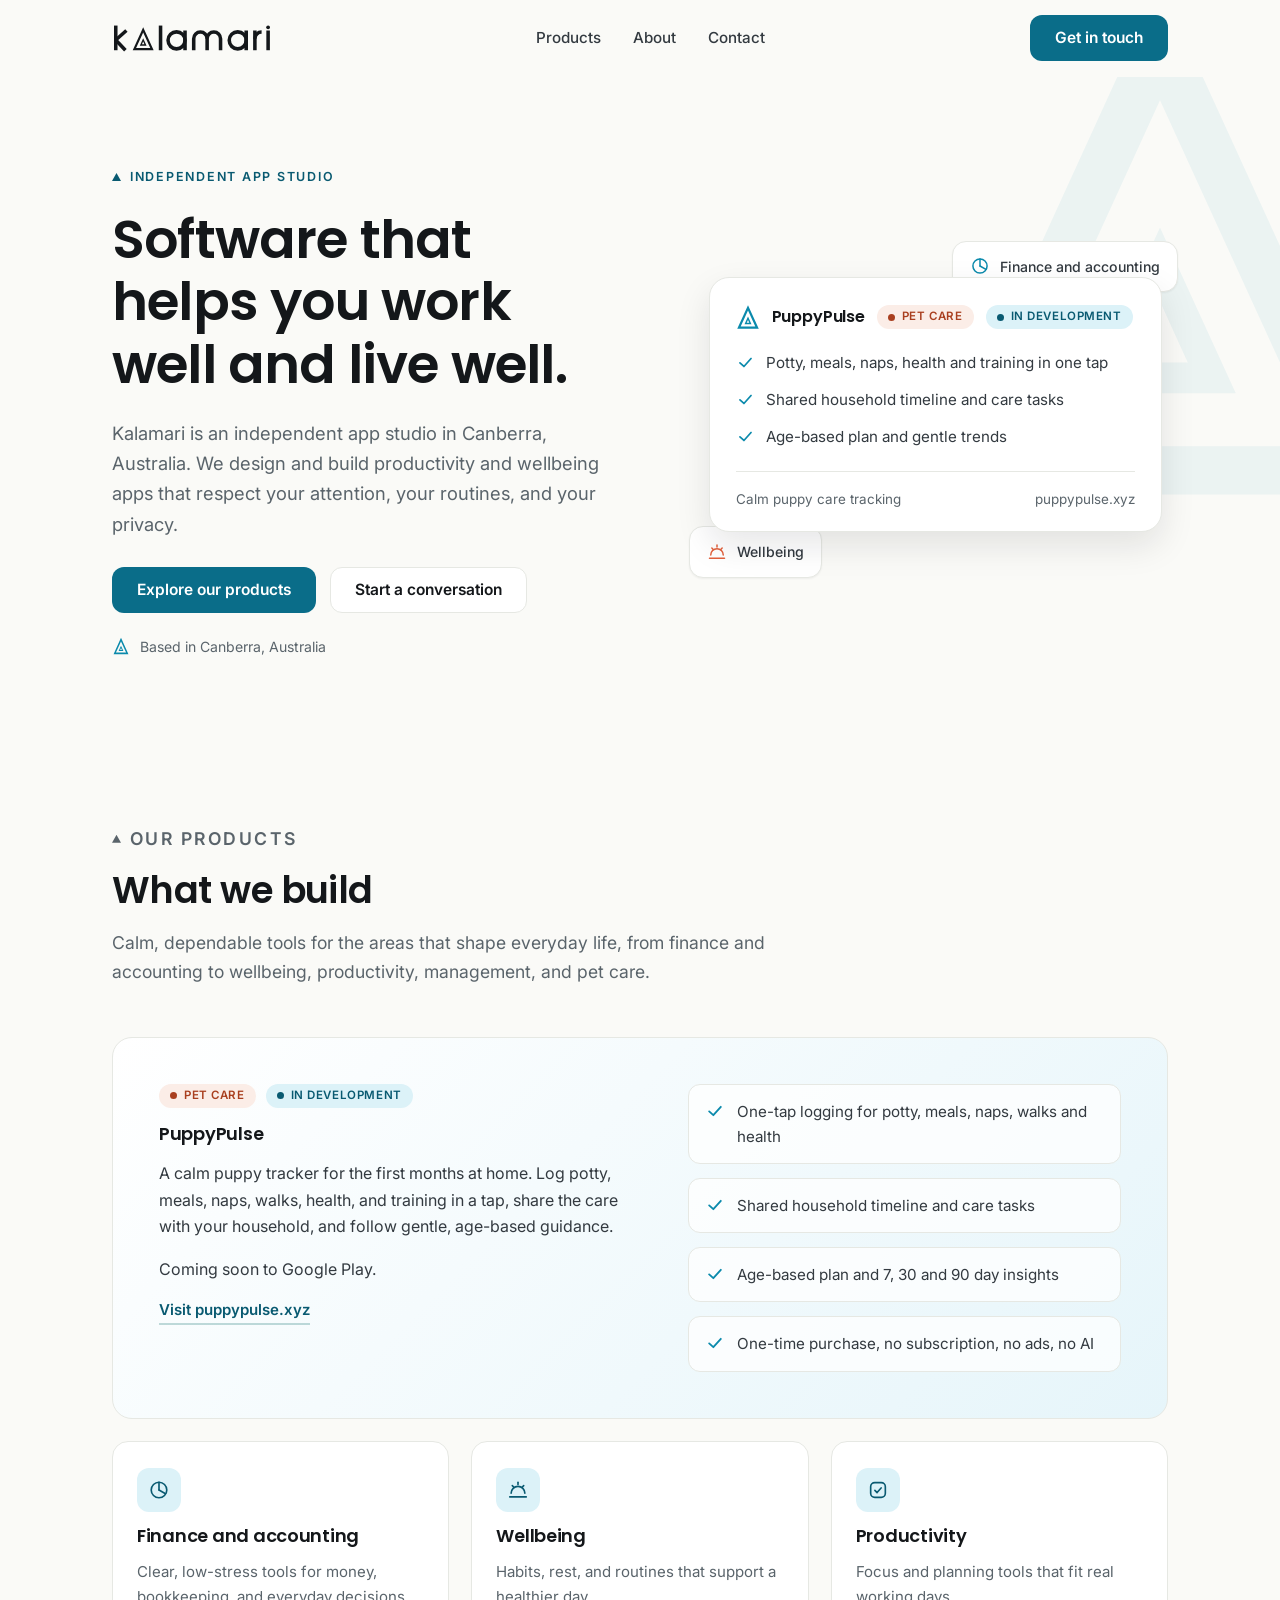
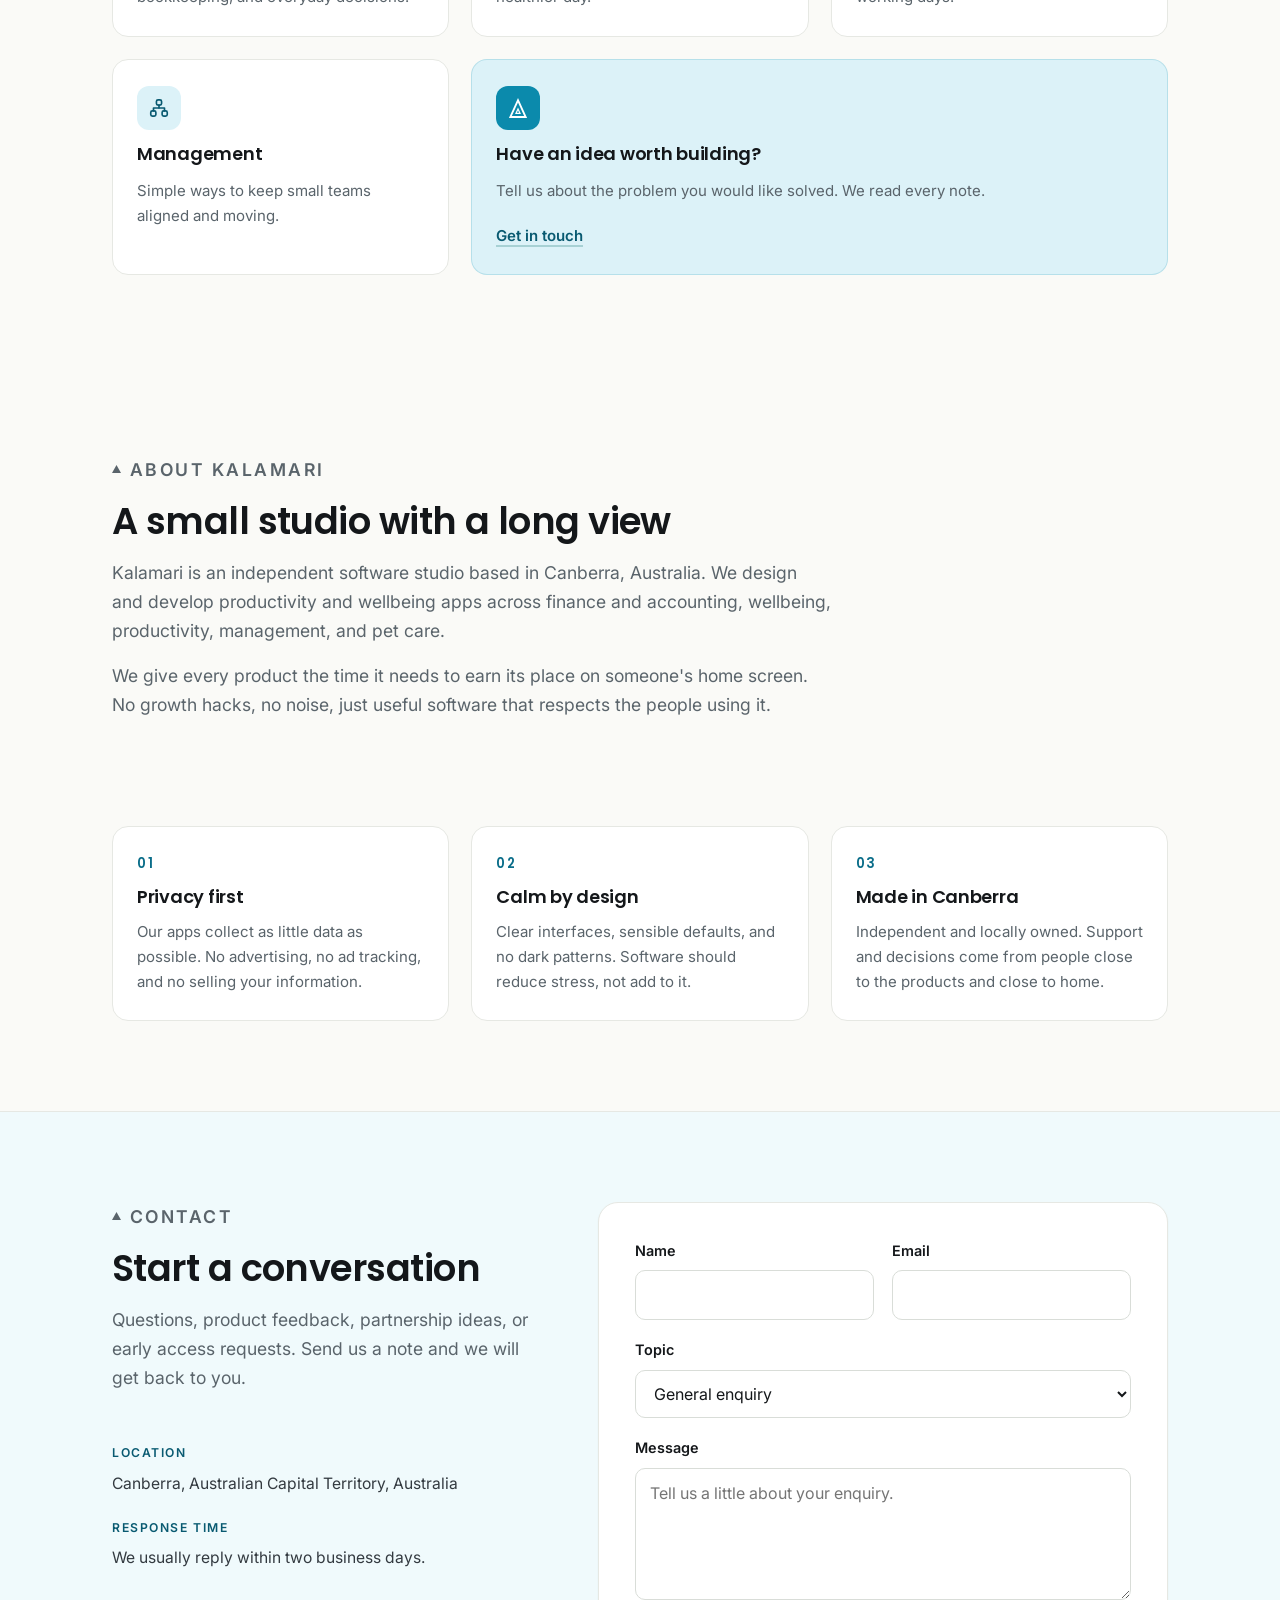
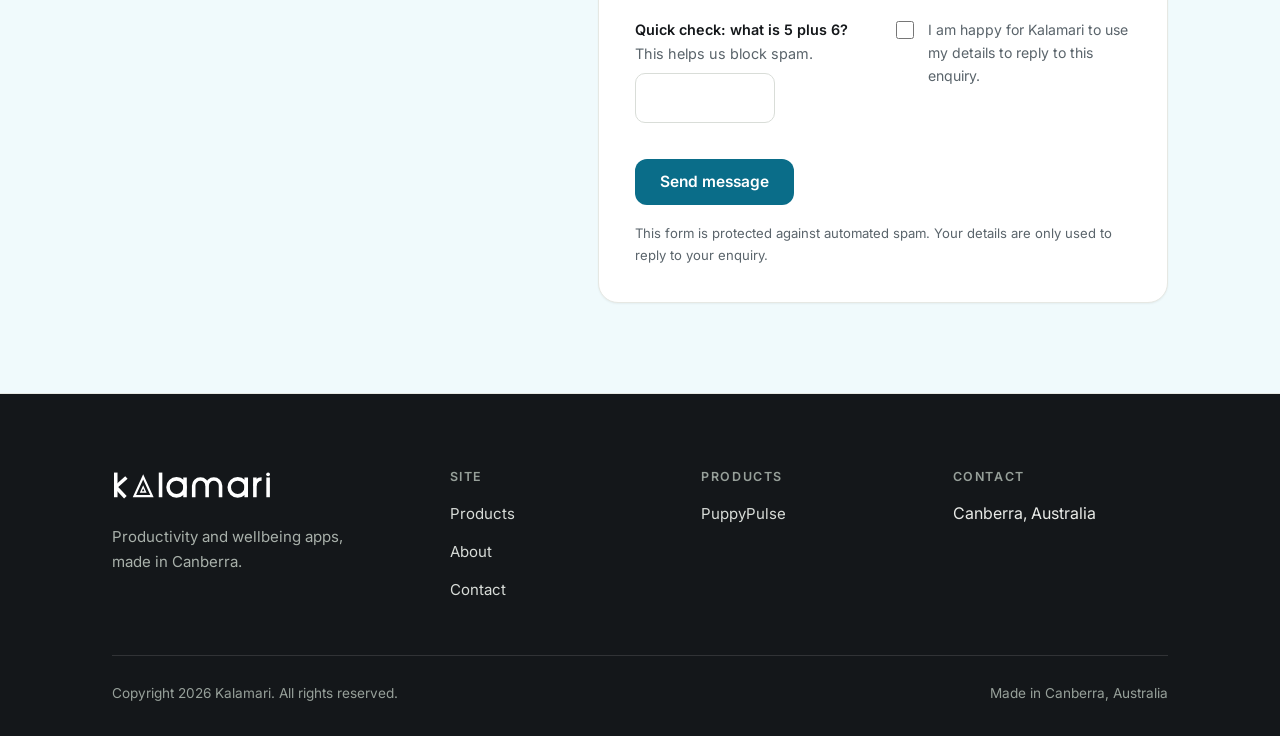
==== commit 3295b6b0: "Refresh PuppyPulse copy and round the favicon Update the featured card and hero mockup to the curren" ====
--- a/index.html
+++ b/index.html
@@ -4,7 +4,7 @@
   <meta charset="utf-8">
   <meta name="viewport" content="width=device-width, initial-scale=1">
   <title>Kalamari | Productivity and Wellbeing Apps, Canberra</title>
-  <meta name="description" content="Kalamari is an independent software studio in Canberra, Australia, building productivity and wellbeing apps, including PuppyPulse, a calm puppy care tracker.">
+  <meta name="description" content="Kalamari is an independent software studio in Canberra, Australia, building productivity and wellbeing apps, including PuppyPulse, a calm puppy tracker for the first months.">
   <link rel="canonical" href="https://frazzlesprite.github.io/Kalamari/">
   <meta name="author" content="Kalamari">
   <meta name="robots" content="index, follow">
@@ -13,7 +13,7 @@
   <meta property="og:site_name" content="Kalamari">
   <meta property="og:locale" content="en_AU">
   <meta property="og:title" content="Kalamari | Productivity and Wellbeing Apps, Canberra">
-  <meta property="og:description" content="An independent software studio in Canberra, Australia, building productivity and wellbeing apps, including PuppyPulse, a calm puppy care tracker.">
+  <meta property="og:description" content="An independent software studio in Canberra, Australia, building productivity and wellbeing apps, including PuppyPulse, a calm puppy tracker for the first months.">
   <meta property="og:url" content="https://frazzlesprite.github.io/Kalamari/">
   <meta property="og:image" content="https://frazzlesprite.github.io/Kalamari/assets/img/og-image.png">
   <meta property="og:image:width" content="1200">
@@ -28,7 +28,7 @@
   <meta name="theme-color" content="#14171a" media="(prefers-color-scheme: dark)">
   <meta name="color-scheme" content="light">
 
-  <link rel="icon" href="assets/img/favicon.svg" type="image/svg+xml">
+  <link rel="icon" href="assets/img/favicon.svg?v=2" type="image/svg+xml">
   <link rel="apple-touch-icon" href="assets/img/apple-touch-icon.png">
 
   <link rel="preconnect" href="https://fonts.googleapis.com">
@@ -61,6 +61,7 @@
         "itemOffered": {
           "@type": "SoftwareApplication",
           "name": "PuppyPulse",
+          "description": "A calm puppy tracker for the first months at home, with one-tap logging, a shared household timeline, age-based plans, health records and gentle insights.",
           "applicationCategory": "LifestyleApplication",
           "operatingSystem": "Android",
           "url": "https://puppypulse.xyz"
@@ -170,19 +171,19 @@
                 <svg viewBox="0 0 24 24" fill="none" stroke="currentColor" stroke-width="2.2" stroke-linecap="round" stroke-linejoin="round" aria-hidden="true" focusable="false">
                   <path d="M5 12.5l5 4.5 9-10"/>
                 </svg>
-                <span>Potty, meals, naps, and walks in one tap</span>
-              </li>
-              <li>
-                <svg viewBox="0 0 24 24" fill="none" stroke="currentColor" stroke-width="2.2" stroke-linecap="round" stroke-linejoin="round" aria-hidden="true" focusable="false">
-                  <path d="M5 12.5l5 4.5 9-10"/>
-                </svg>
-                <span>Shared with your whole household</span>
-              </li>
-              <li>
-                <svg viewBox="0 0 24 24" fill="none" stroke="currentColor" stroke-width="2.2" stroke-linecap="round" stroke-linejoin="round" aria-hidden="true" focusable="false">
-                  <path d="M5 12.5l5 4.5 9-10"/>
-                </svg>
-                <span>Gentle trends and age-based guidance</span>
+                <span>Potty, meals, naps, health and training in one tap</span>
+              </li>
+              <li>
+                <svg viewBox="0 0 24 24" fill="none" stroke="currentColor" stroke-width="2.2" stroke-linecap="round" stroke-linejoin="round" aria-hidden="true" focusable="false">
+                  <path d="M5 12.5l5 4.5 9-10"/>
+                </svg>
+                <span>Shared household timeline and care tasks</span>
+              </li>
+              <li>
+                <svg viewBox="0 0 24 24" fill="none" stroke="currentColor" stroke-width="2.2" stroke-linecap="round" stroke-linejoin="round" aria-hidden="true" focusable="false">
+                  <path d="M5 12.5l5 4.5 9-10"/>
+                </svg>
+                <span>Age-based plan and gentle trends</span>
               </li>
             </ul>
             <div class="hv-foot">
@@ -221,7 +222,7 @@
                 <span class="chip">In development</span>
               </div>
               <h3>PuppyPulse</h3>
-              <p>A calm puppy care tracker for the first months at home. Log potty breaks, meals, naps, walks, and training in a tap, then follow gentle trends as your puppy grows.</p>
+              <p>A calm puppy tracker for the first months at home. Log potty, meals, naps, walks, health, and training in a tap, share the care with your household, and follow gentle, age-based guidance.</p>
               <p>Coming soon to Google Play.</p>
               <a class="text-link" href="https://puppypulse.xyz" target="_blank" rel="noopener">Visit puppypulse.xyz</a>
             </div>
@@ -230,25 +231,25 @@
                 <svg viewBox="0 0 24 24" fill="none" stroke="currentColor" stroke-width="2.2" stroke-linecap="round" stroke-linejoin="round" aria-hidden="true" focusable="false">
                   <path d="M5 12.5l5 4.5 9-10"/>
                 </svg>
-                <span>Quick logging for potty, meals, naps, and walks</span>
-              </li>
-              <li>
-                <svg viewBox="0 0 24 24" fill="none" stroke="currentColor" stroke-width="2.2" stroke-linecap="round" stroke-linejoin="round" aria-hidden="true" focusable="false">
-                  <path d="M5 12.5l5 4.5 9-10"/>
-                </svg>
-                <span>Shared timelines for the whole household</span>
-              </li>
-              <li>
-                <svg viewBox="0 0 24 24" fill="none" stroke="currentColor" stroke-width="2.2" stroke-linecap="round" stroke-linejoin="round" aria-hidden="true" focusable="false">
-                  <path d="M5 12.5l5 4.5 9-10"/>
-                </svg>
-                <span>Seven day trends, milestones, and age-based guidance</span>
-              </li>
-              <li>
-                <svg viewBox="0 0 24 24" fill="none" stroke="currentColor" stroke-width="2.2" stroke-linecap="round" stroke-linejoin="round" aria-hidden="true" focusable="false">
-                  <path d="M5 12.5l5 4.5 9-10"/>
-                </svg>
-                <span>No ads, no tracking, and photos stay on your device</span>
+                <span>One-tap logging for potty, meals, naps, walks and health</span>
+              </li>
+              <li>
+                <svg viewBox="0 0 24 24" fill="none" stroke="currentColor" stroke-width="2.2" stroke-linecap="round" stroke-linejoin="round" aria-hidden="true" focusable="false">
+                  <path d="M5 12.5l5 4.5 9-10"/>
+                </svg>
+                <span>Shared household timeline and care tasks</span>
+              </li>
+              <li>
+                <svg viewBox="0 0 24 24" fill="none" stroke="currentColor" stroke-width="2.2" stroke-linecap="round" stroke-linejoin="round" aria-hidden="true" focusable="false">
+                  <path d="M5 12.5l5 4.5 9-10"/>
+                </svg>
+                <span>Age-based plan and 7, 30 and 90 day insights</span>
+              </li>
+              <li>
+                <svg viewBox="0 0 24 24" fill="none" stroke="currentColor" stroke-width="2.2" stroke-linecap="round" stroke-linejoin="round" aria-hidden="true" focusable="false">
+                  <path d="M5 12.5l5 4.5 9-10"/>
+                </svg>
+                <span>One-time purchase, no subscription, no ads, no AI</span>
               </li>
             </ul>
           </article>
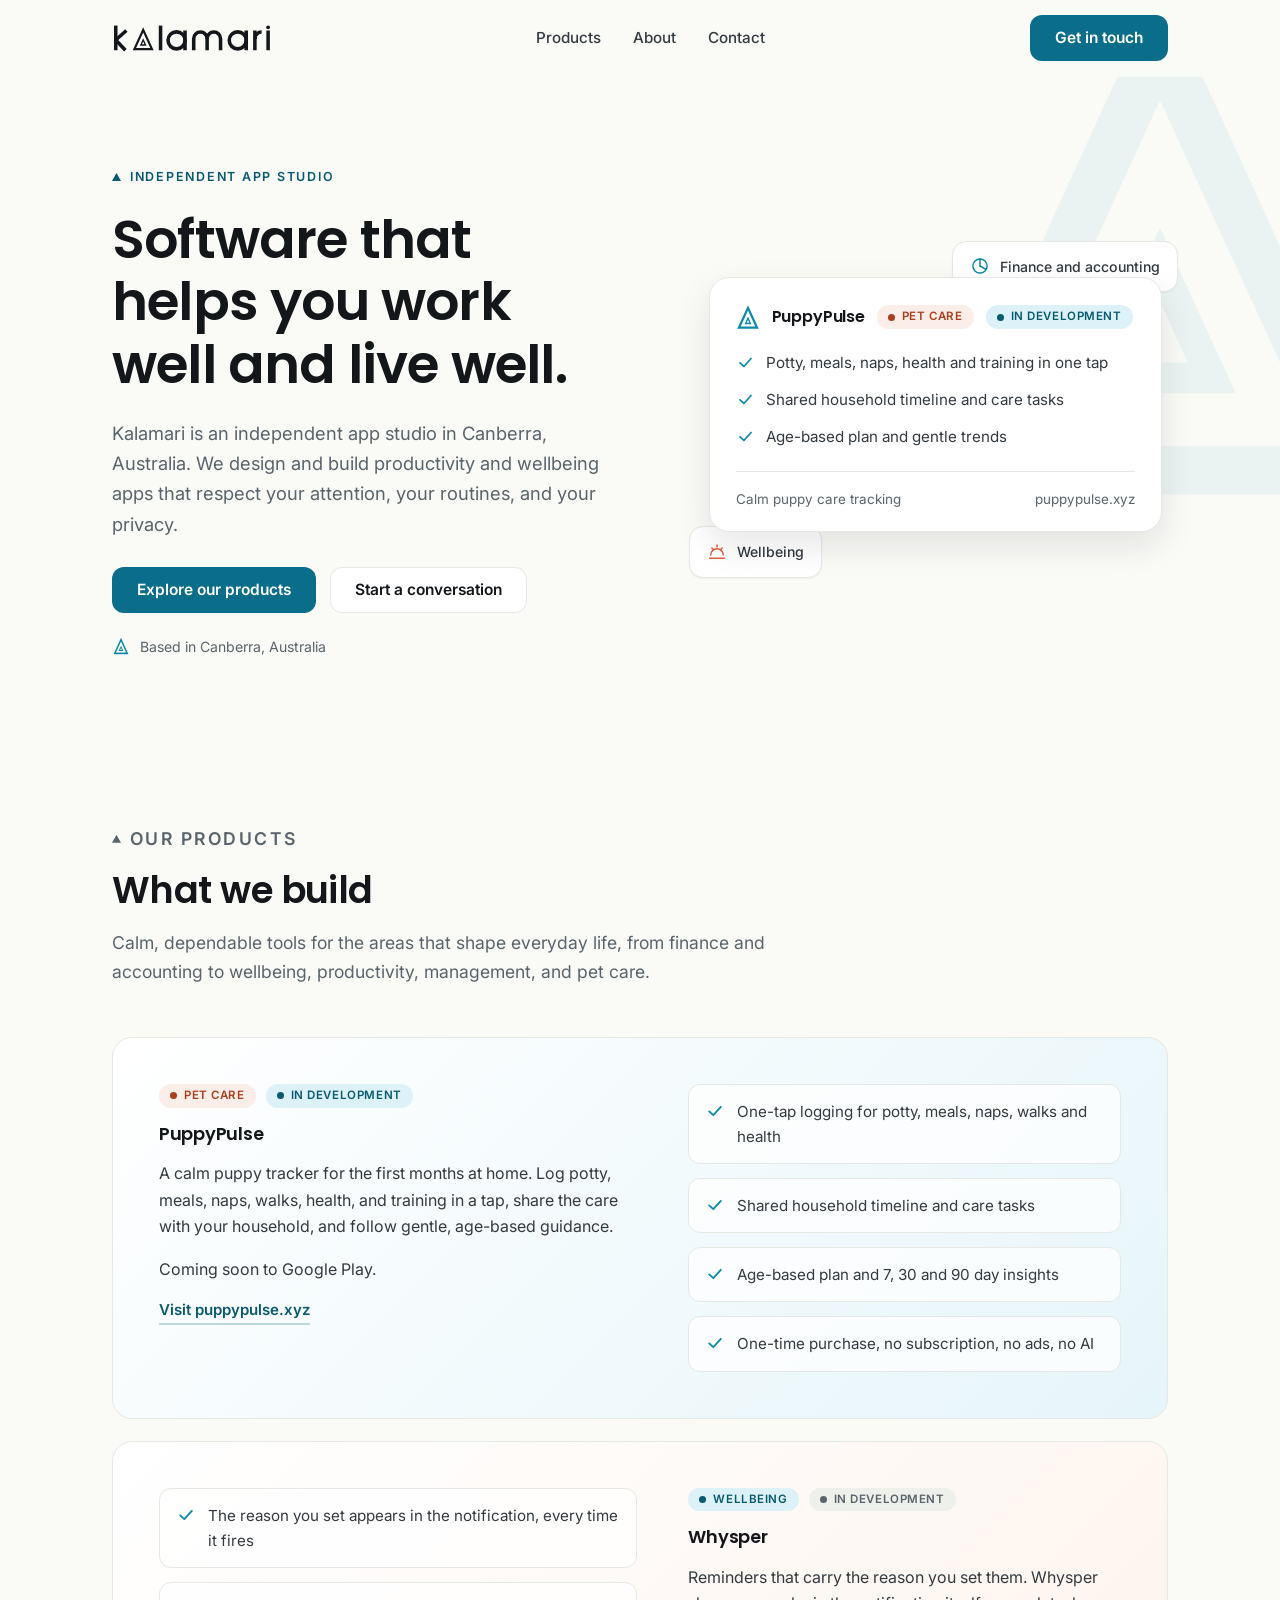
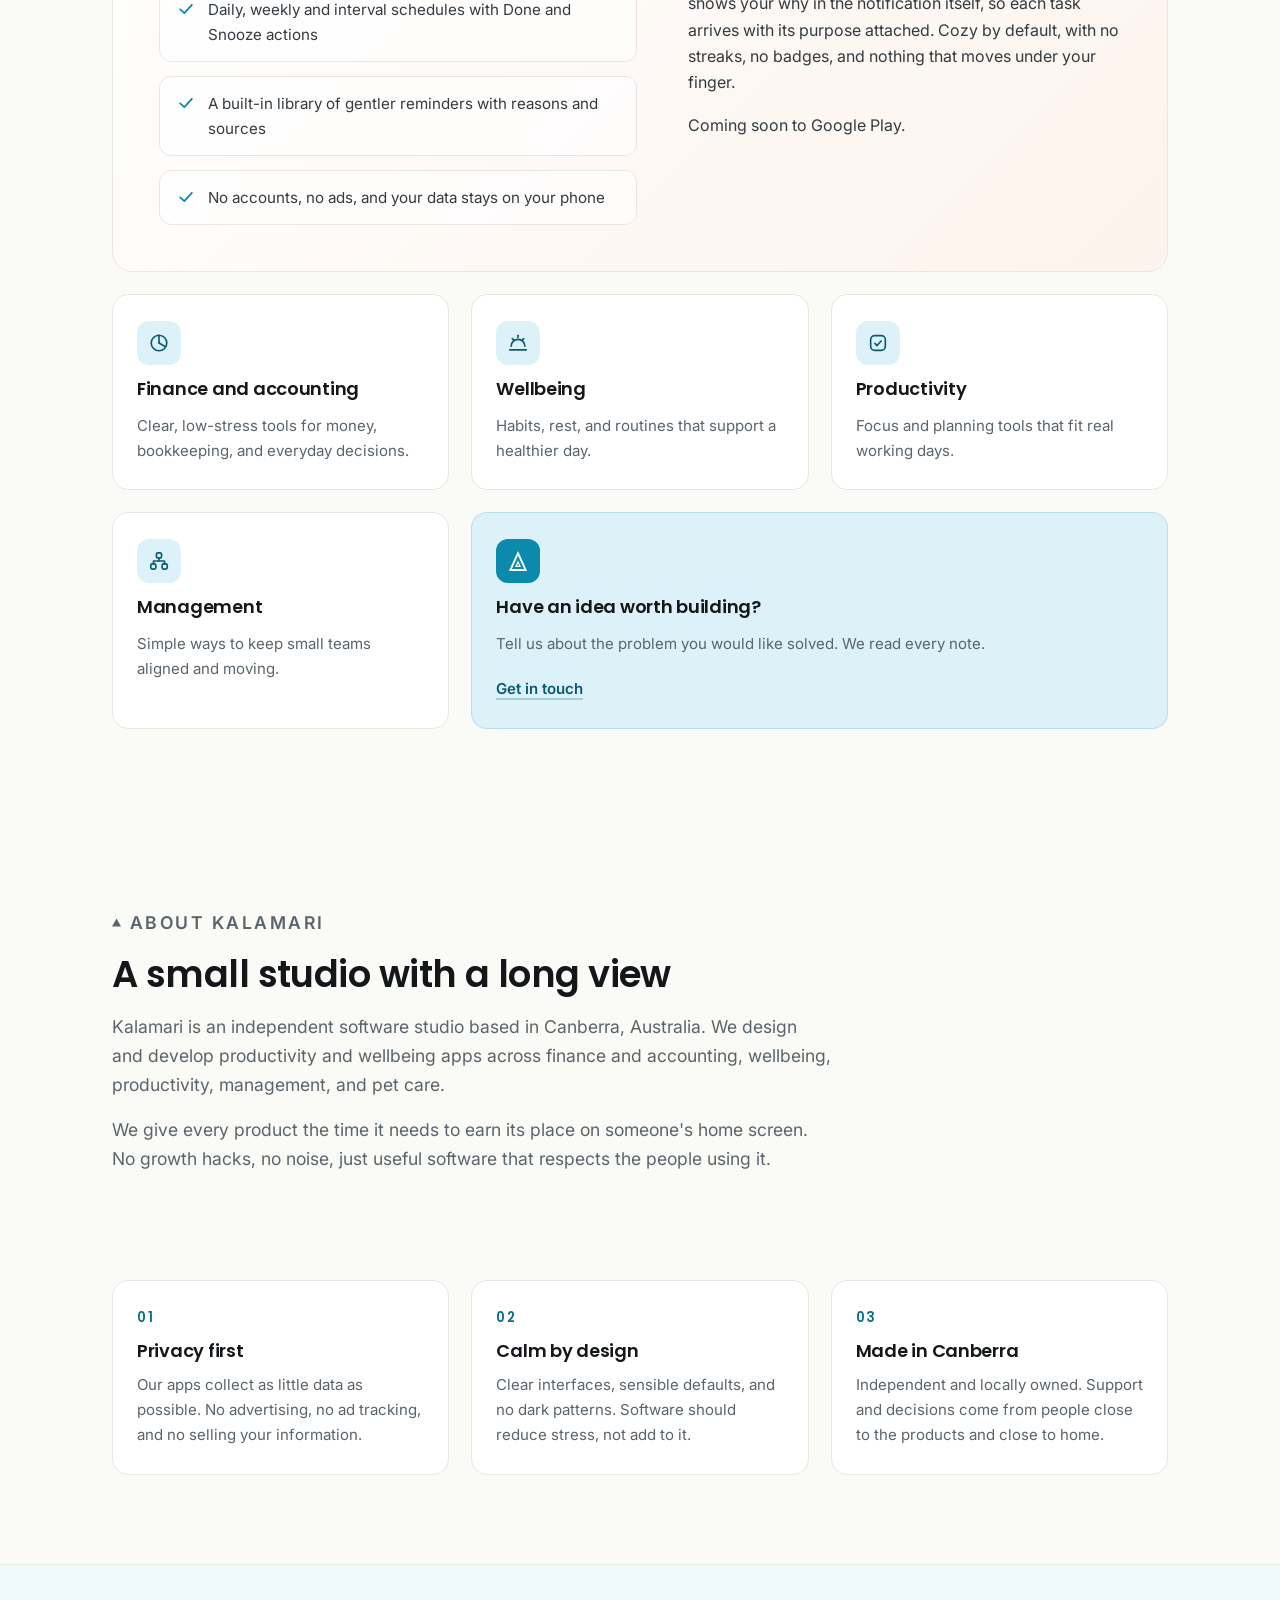
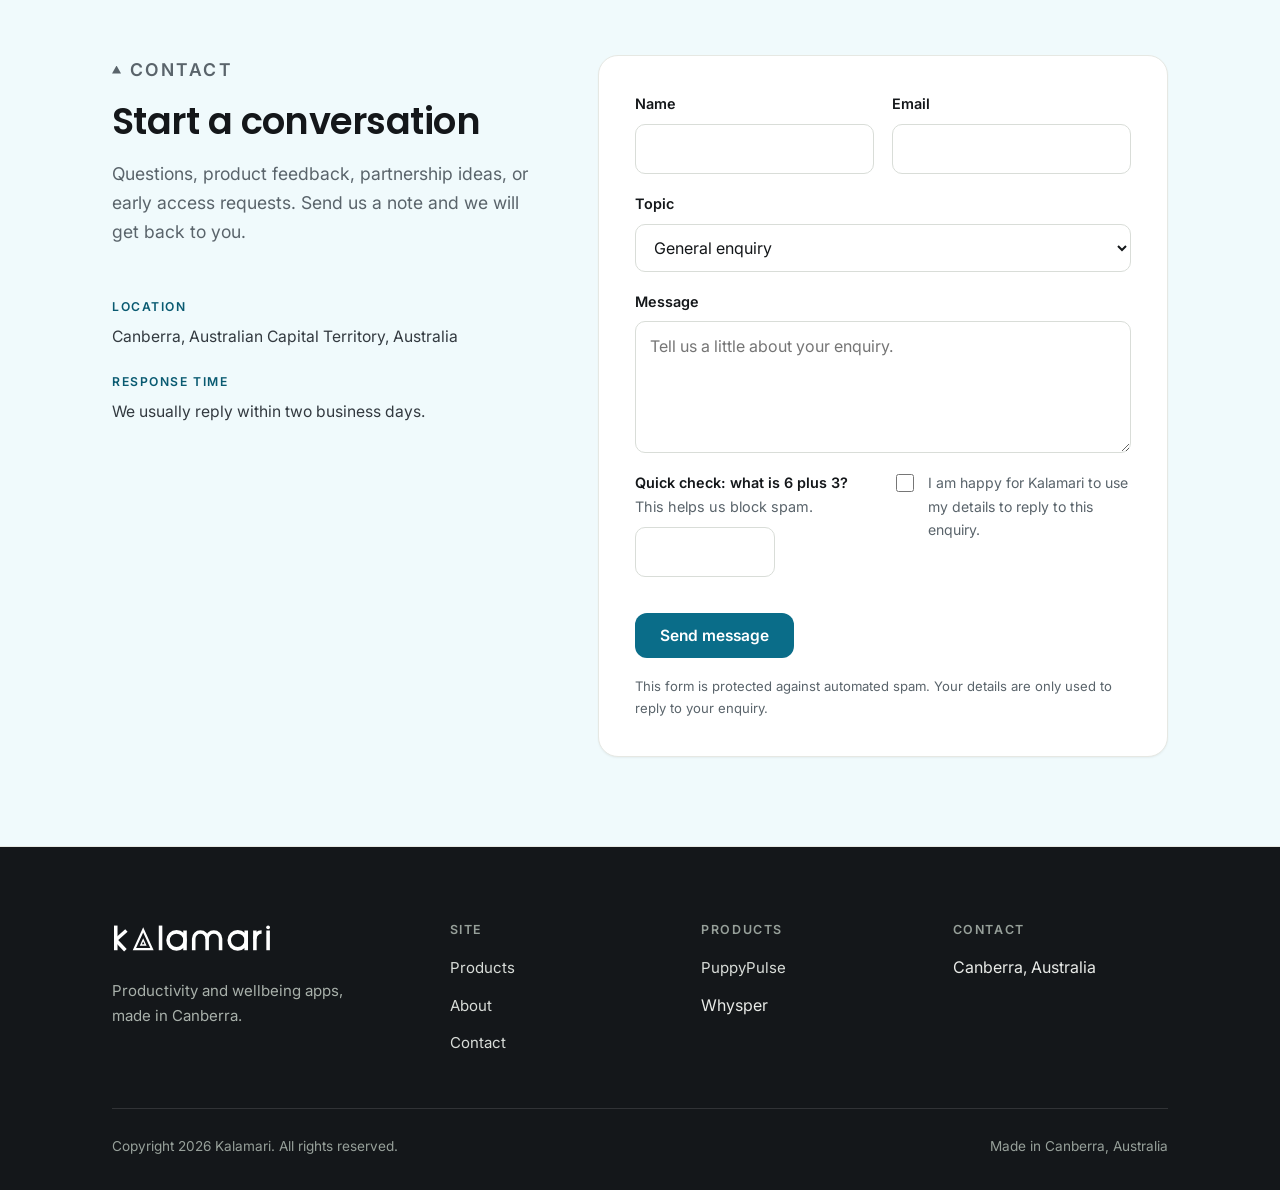
==== commit 3284142c: "Add Whysper to the product listing Second product card in What we build: reminders that carry the re" ====
--- a/index.html
+++ b/index.html
@@ -4,7 +4,7 @@
   <meta charset="utf-8">
   <meta name="viewport" content="width=device-width, initial-scale=1">
   <title>Kalamari | Productivity and Wellbeing Apps, Canberra</title>
-  <meta name="description" content="Kalamari is an independent software studio in Canberra, Australia, building productivity and wellbeing apps, including PuppyPulse, a calm puppy tracker for the first months.">
+  <meta name="description" content="Kalamari is an independent software studio in Canberra, Australia, building productivity and wellbeing apps, including PuppyPulse and Whysper.">
   <link rel="canonical" href="https://frazzlesprite.github.io/Kalamari/">
   <meta name="author" content="Kalamari">
   <meta name="robots" content="index, follow">
@@ -13,7 +13,7 @@
   <meta property="og:site_name" content="Kalamari">
   <meta property="og:locale" content="en_AU">
   <meta property="og:title" content="Kalamari | Productivity and Wellbeing Apps, Canberra">
-  <meta property="og:description" content="An independent software studio in Canberra, Australia, building productivity and wellbeing apps, including PuppyPulse, a calm puppy tracker for the first months.">
+  <meta property="og:description" content="An independent software studio in Canberra, Australia, building productivity and wellbeing apps, including PuppyPulse and Whysper.">
   <meta property="og:url" content="https://frazzlesprite.github.io/Kalamari/">
   <meta property="og:image" content="https://frazzlesprite.github.io/Kalamari/assets/img/og-image.png">
   <meta property="og:image:width" content="1200">
@@ -66,6 +66,16 @@
           "operatingSystem": "Android",
           "url": "https://puppypulse.xyz"
         }
+      },
+      {
+        "@type": "Offer",
+        "itemOffered": {
+          "@type": "SoftwareApplication",
+          "name": "Whysper",
+          "description": "Reminders that carry the reason you set them, with quiet schedules, local-only data, and a calm design for ADHD and autistic users.",
+          "applicationCategory": "ProductivityApplication",
+          "operatingSystem": "Android"
+        }
       }
     ]
   }
@@ -250,6 +260,44 @@
                   <path d="M5 12.5l5 4.5 9-10"/>
                 </svg>
                 <span>One-time purchase, no subscription, no ads, no AI</span>
+              </li>
+            </ul>
+          </article>
+
+          <article class="featured featured--flip featured--warm" data-reveal>
+            <div class="featured-copy">
+              <div class="featured-meta">
+                <span class="chip">Wellbeing</span>
+                <span class="chip chip--plain">In development</span>
+              </div>
+              <h3>Whysper</h3>
+              <p>Reminders that carry the reason you set them. Whysper shows your why in the notification itself, so each task arrives with its purpose attached. Cozy by default, with no streaks, no badges, and nothing that moves under your finger.</p>
+              <p>Coming soon to Google Play.</p>
+            </div>
+            <ul class="featured-list">
+              <li>
+                <svg viewBox="0 0 24 24" fill="none" stroke="currentColor" stroke-width="2.2" stroke-linecap="round" stroke-linejoin="round" aria-hidden="true" focusable="false">
+                  <path d="M5 12.5l5 4.5 9-10"/>
+                </svg>
+                <span>The reason you set appears in the notification, every time it fires</span>
+              </li>
+              <li>
+                <svg viewBox="0 0 24 24" fill="none" stroke="currentColor" stroke-width="2.2" stroke-linecap="round" stroke-linejoin="round" aria-hidden="true" focusable="false">
+                  <path d="M5 12.5l5 4.5 9-10"/>
+                </svg>
+                <span>Daily, weekly and interval schedules with Done and Snooze actions</span>
+              </li>
+              <li>
+                <svg viewBox="0 0 24 24" fill="none" stroke="currentColor" stroke-width="2.2" stroke-linecap="round" stroke-linejoin="round" aria-hidden="true" focusable="false">
+                  <path d="M5 12.5l5 4.5 9-10"/>
+                </svg>
+                <span>A built-in library of gentler reminders with reasons and sources</span>
+              </li>
+              <li>
+                <svg viewBox="0 0 24 24" fill="none" stroke="currentColor" stroke-width="2.2" stroke-linecap="round" stroke-linejoin="round" aria-hidden="true" focusable="false">
+                  <path d="M5 12.5l5 4.5 9-10"/>
+                </svg>
+                <span>No accounts, no ads, and your data stays on your phone</span>
               </li>
             </ul>
           </article>
@@ -479,6 +527,7 @@
           <h2>Products</h2>
           <ul>
             <li><a href="https://puppypulse.xyz" target="_blank" rel="noopener">PuppyPulse</a></li>
+            <li>Whysper</li>
           </ul>
         </div>
 
--- a/assets/css/styles.css
+++ b/assets/css/styles.css
@@ -540,6 +540,18 @@
   border-radius: var(--radius-lg);
 }
 
+.featured--flip .featured-copy {
+  order: 2;
+}
+
+.featured--flip .featured-list {
+  order: 1;
+}
+
+.featured--warm {
+  background: linear-gradient(135deg, #ffffff 0%, #fdf3ec 100%);
+}
+
 .featured-copy {
   display: grid;
   gap: 16px;
@@ -1094,6 +1106,11 @@
     grid-template-columns: 1fr;
   }
 
+  .featured--flip .featured-copy,
+  .featured--flip .featured-list {
+    order: 0;
+  }
+
   .hero-visual {
     padding: 18px 0 8px;
   }
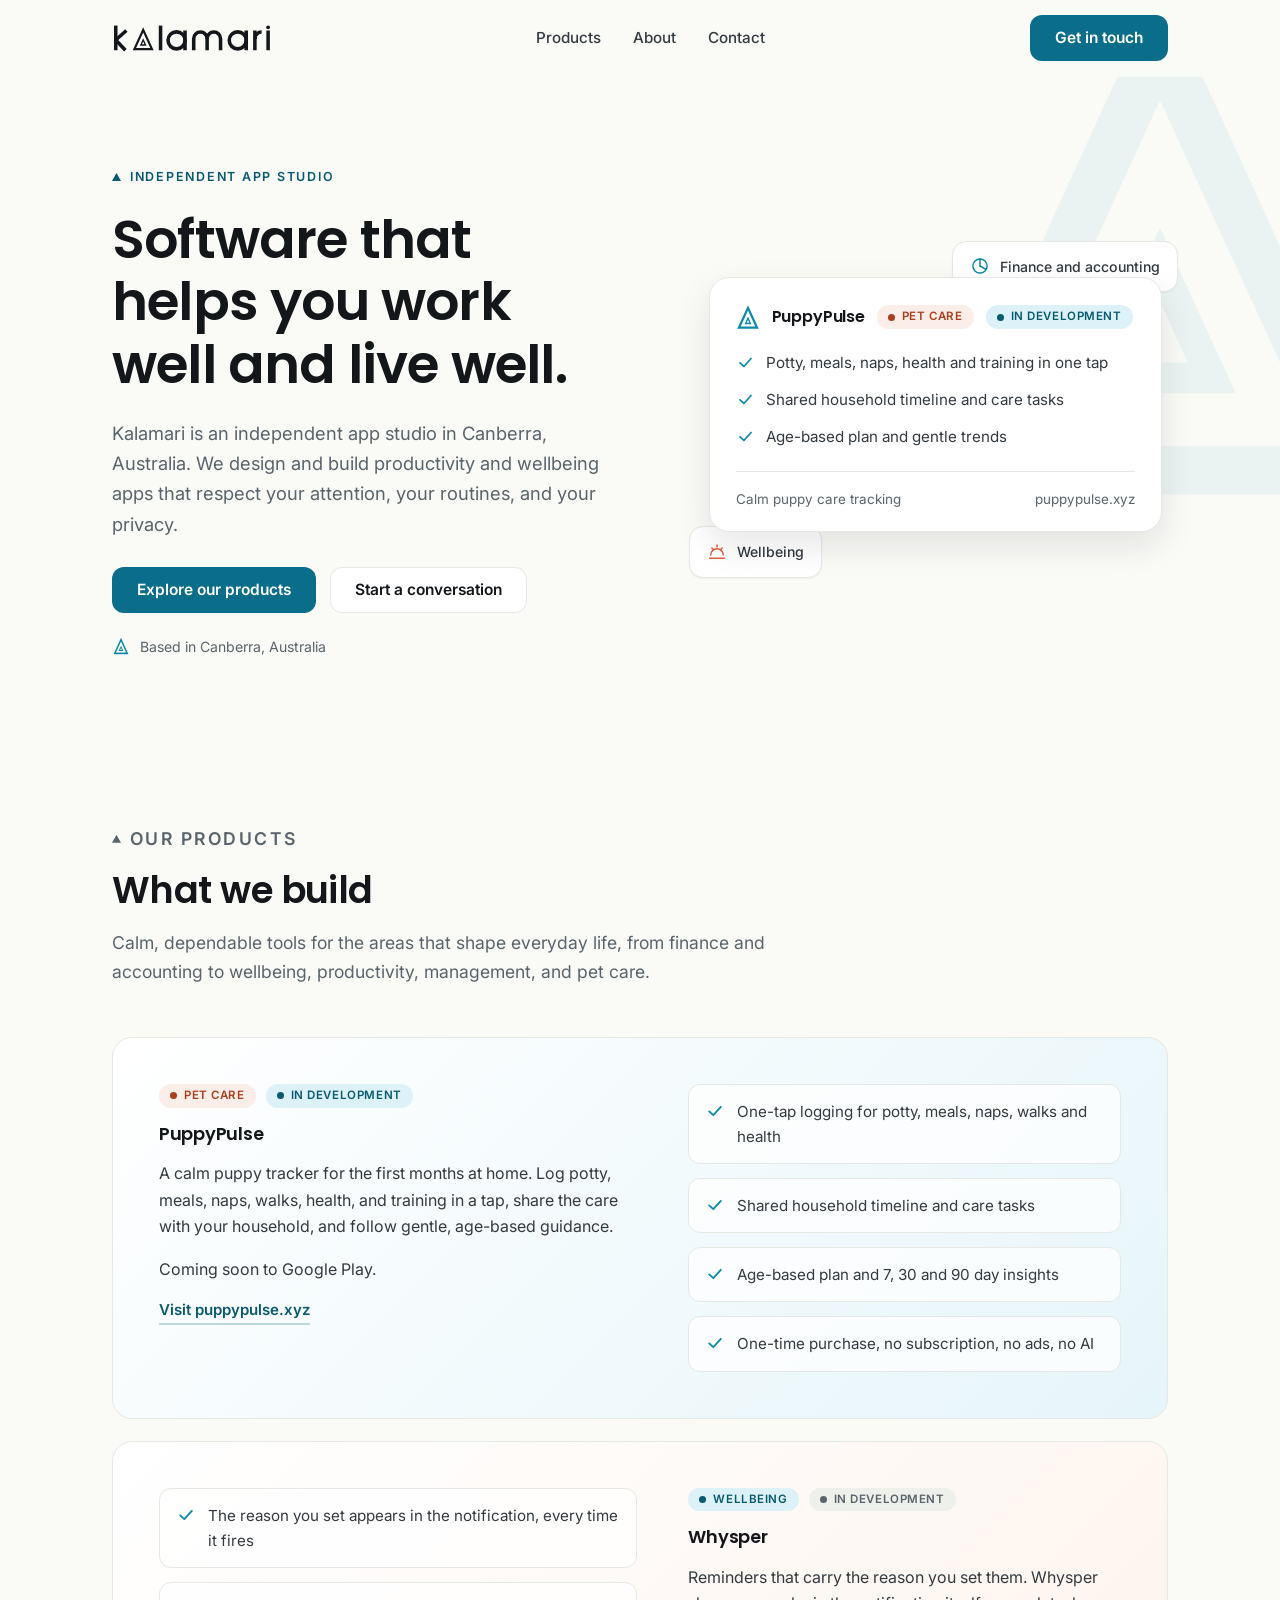
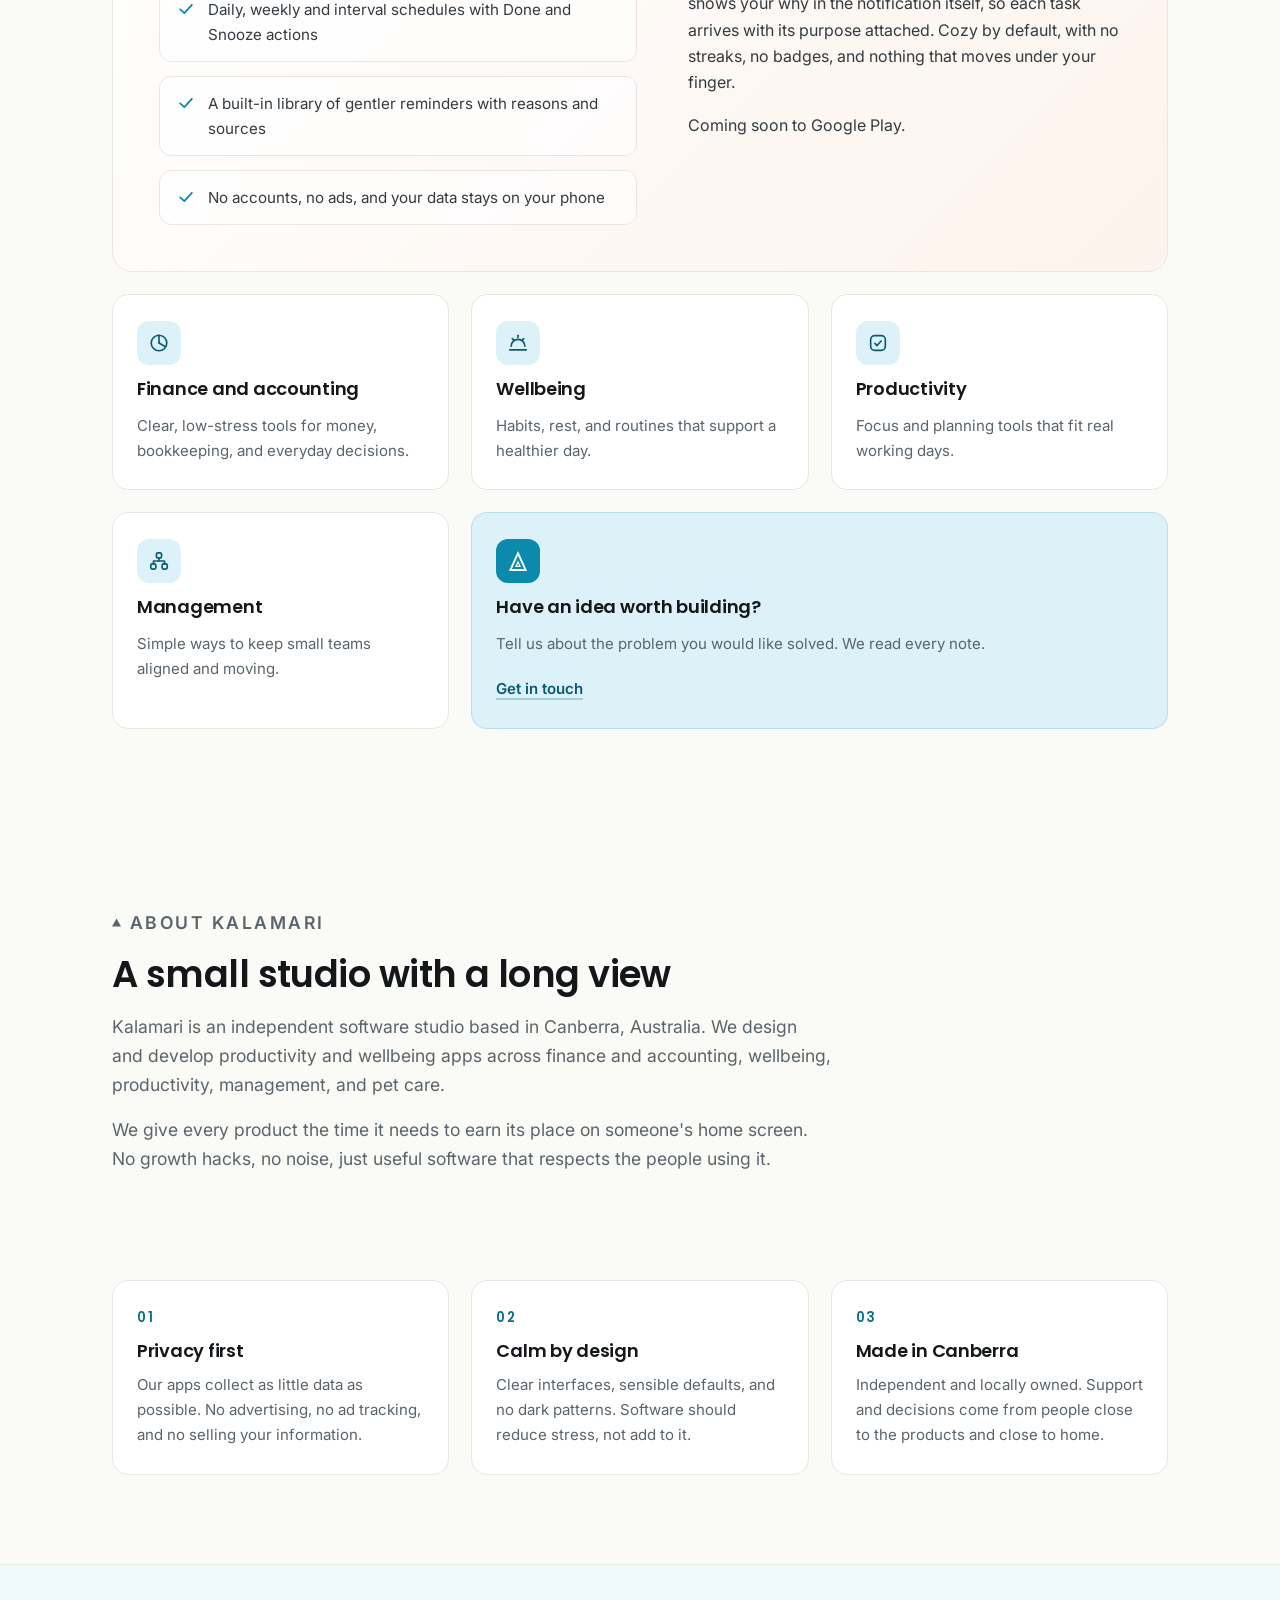
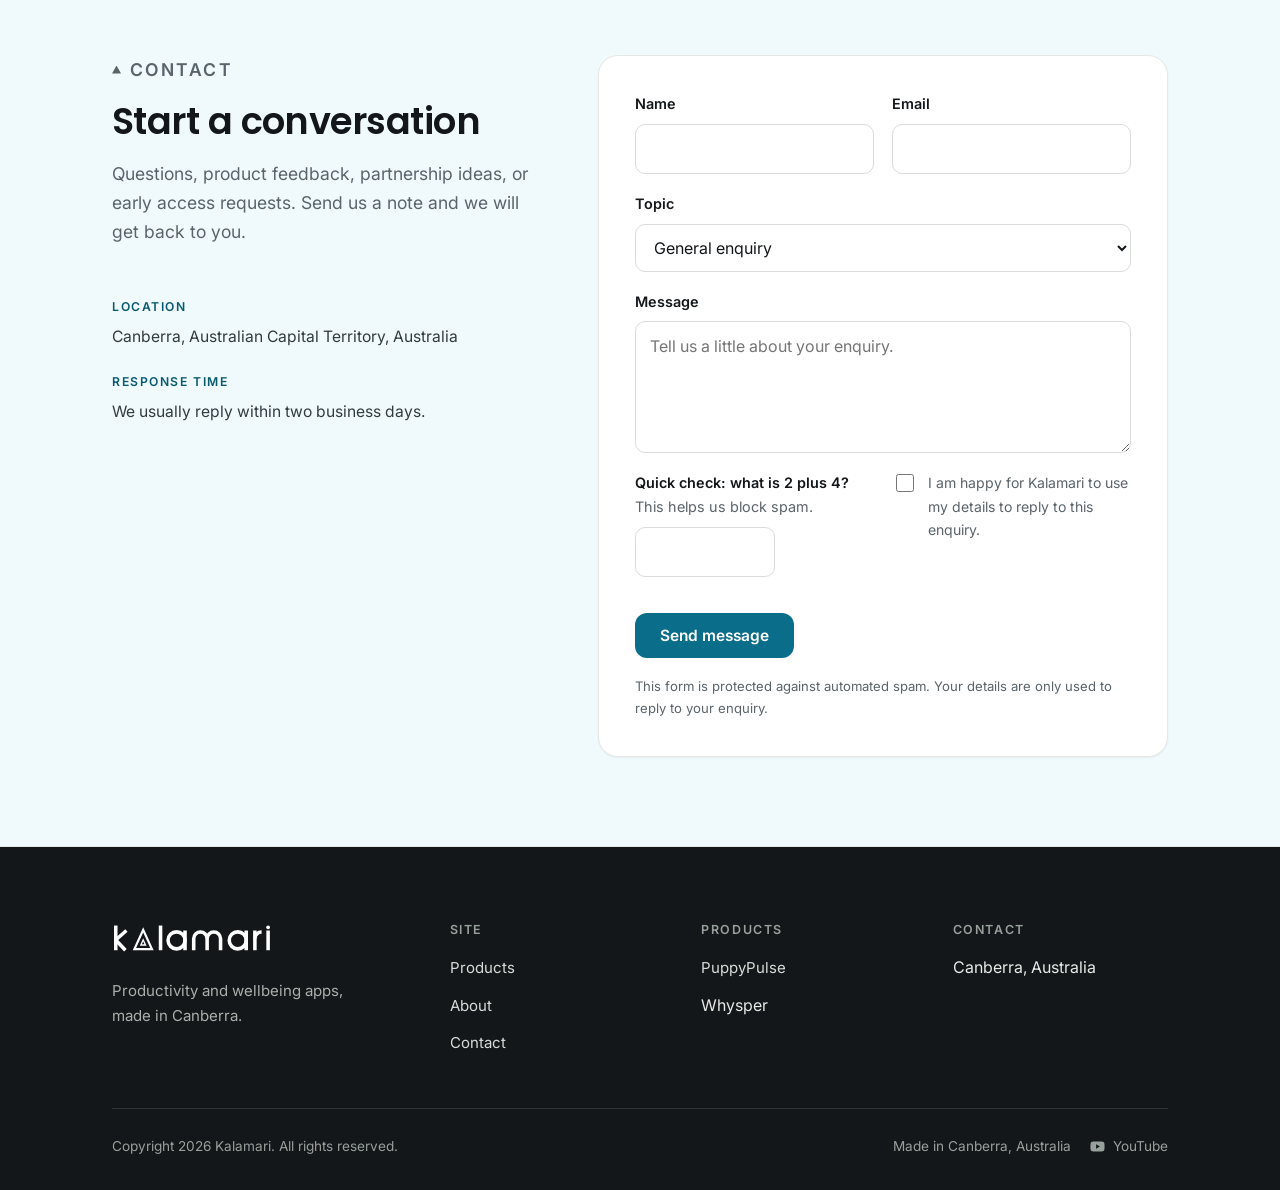
==== commit 48db1ac2: "Link the YouTube channel from the footer" ====
--- a/index.html
+++ b/index.html
@@ -53,7 +53,8 @@
       "addressCountry": "AU"
     },
     "sameAs": [
-      "https://puppypulse.xyz"
+      "https://puppypulse.xyz",
+      "https://www.youtube.com/@kalamari"
     ],
     "makesOffer": [
       {
@@ -541,7 +542,15 @@
 
       <div class="footer-bottom">
         <span>Copyright <span data-year>2026</span> Kalamari. All rights reserved.</span>
-        <span>Made in Canberra, Australia</span>
+        <span class="footer-meta">
+          <span>Made in Canberra, Australia</span>
+          <a class="footer-soc" href="https://www.youtube.com/@kalamari" target="_blank" rel="noopener">
+            <svg viewBox="0 0 24 24" aria-hidden="true" focusable="false">
+              <path fill="currentColor" fill-rule="evenodd" d="M21.6 7.2a2.6 2.6 0 0 0-1.8-1.8C18.2 5 12 5 12 5s-6.2 0-7.8.4A2.6 2.6 0 0 0 2.4 7.2C2 8.8 2 12 2 12s0 3.2.4 4.8a2.6 2.6 0 0 0 1.8 1.8C5.8 19 12 19 12 19s6.2 0 7.8-.4a2.6 2.6 0 0 0 1.8-1.8c.4-1.6.4-4.8.4-4.8s0-3.2-.4-4.8ZM10 15.2V8.8l5.4 3.2-5.4 3.2Z"/>
+            </svg>
+            <span>YouTube</span>
+          </a>
+        </span>
       </div>
     </div>
   </footer>
--- a/assets/css/styles.css
+++ b/assets/css/styles.css
@@ -965,6 +965,34 @@
   font-size: 0.85rem;
 }
 
+.footer-meta {
+  display: inline-flex;
+  align-items: center;
+  flex-wrap: wrap;
+  gap: 18px;
+}
+
+.footer-soc {
+  display: inline-flex;
+  align-items: center;
+  gap: 7px;
+  color: #97a09a;
+  text-decoration: none;
+  transition: color 0.16s ease;
+}
+
+.footer-soc svg {
+  display: block;
+  width: 17px;
+  height: 17px;
+}
+
+.footer-soc:hover {
+  color: #fff;
+  text-decoration: underline;
+  text-underline-offset: 3px;
+}
+
 /* 404 */
 
 .error-page {
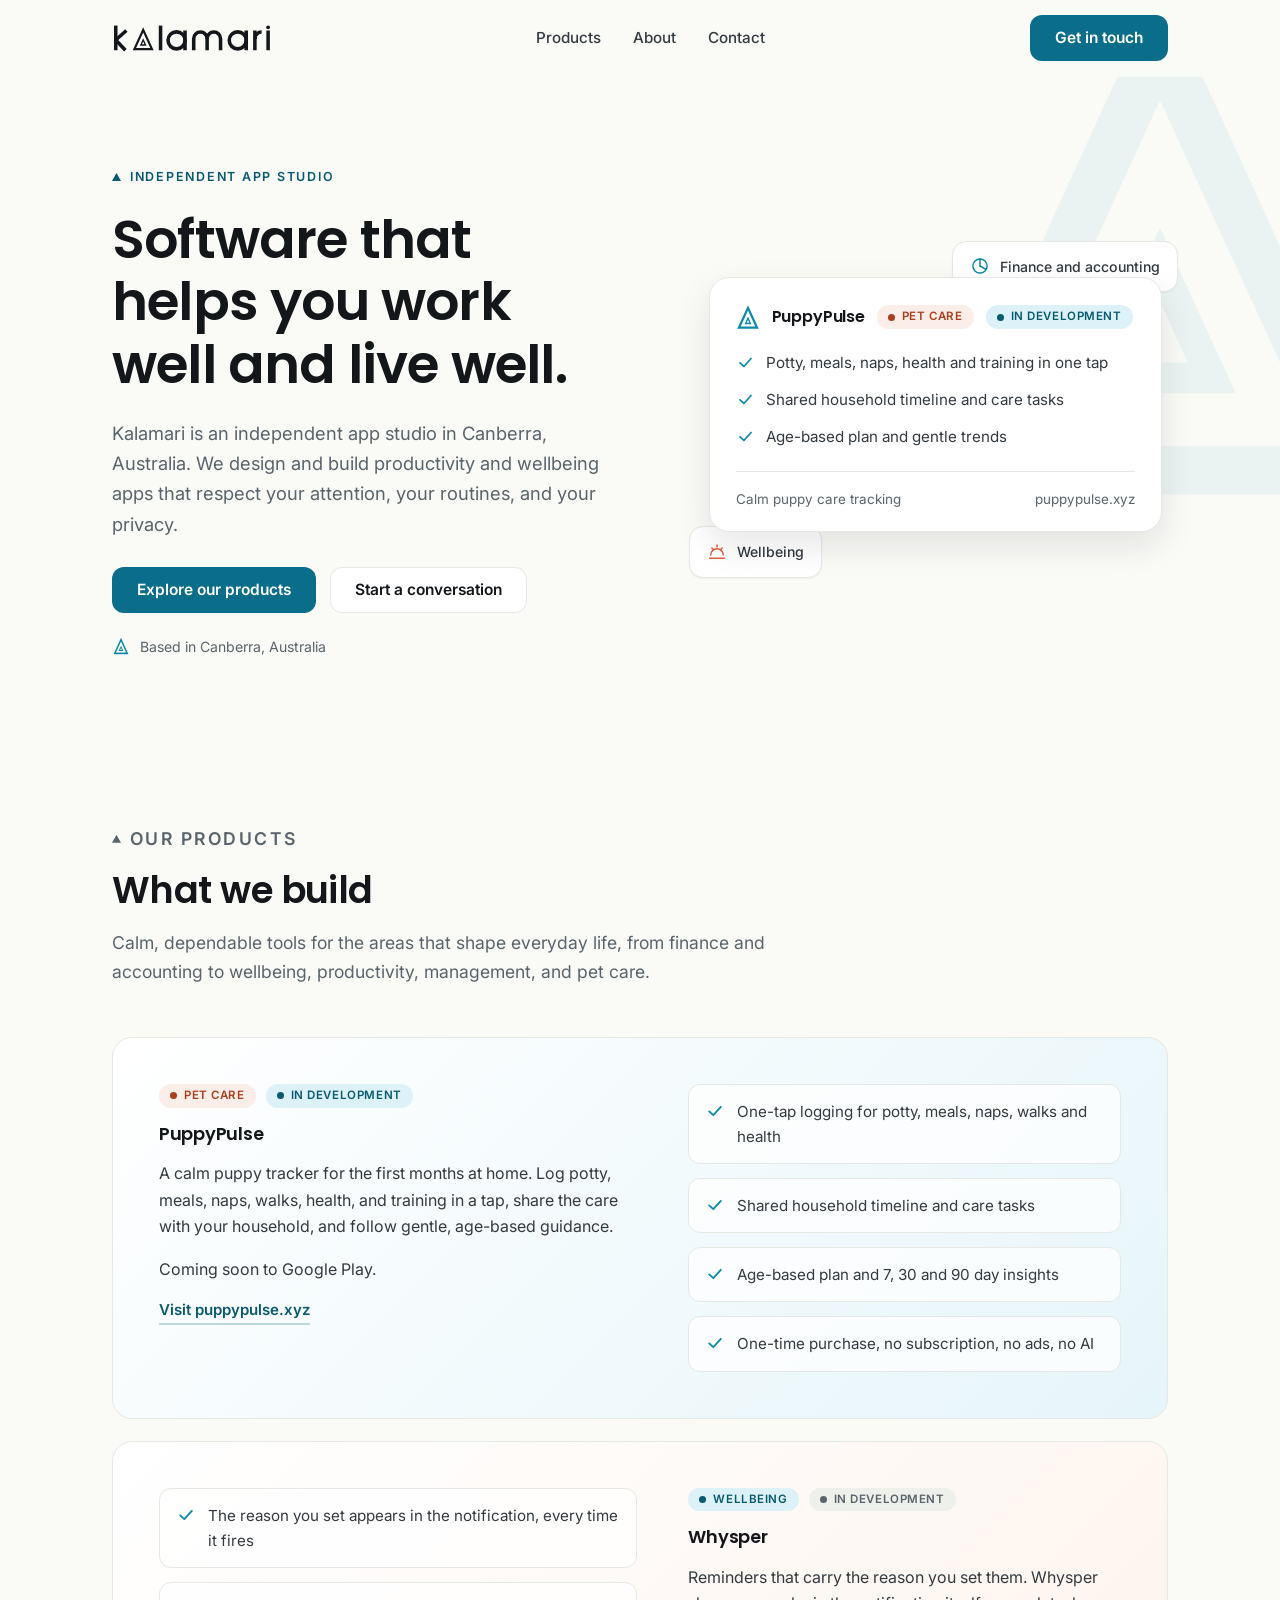
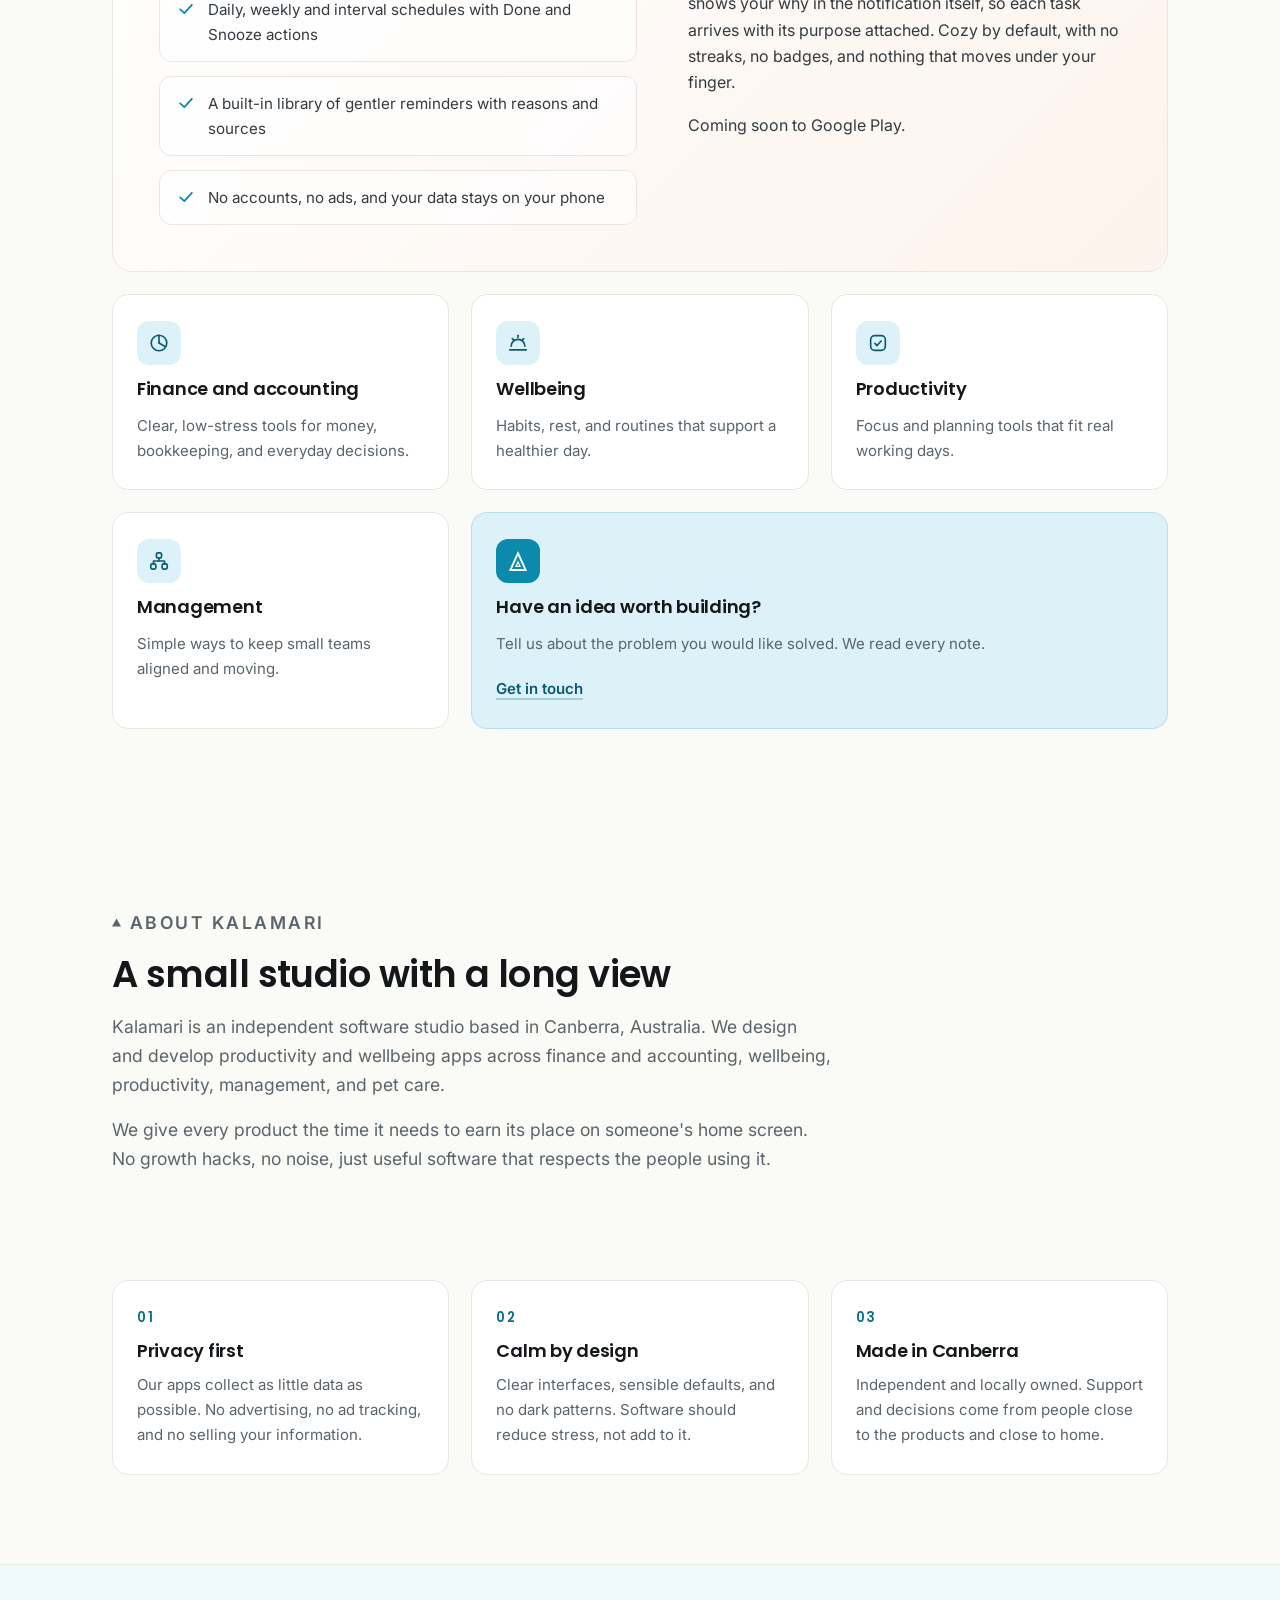
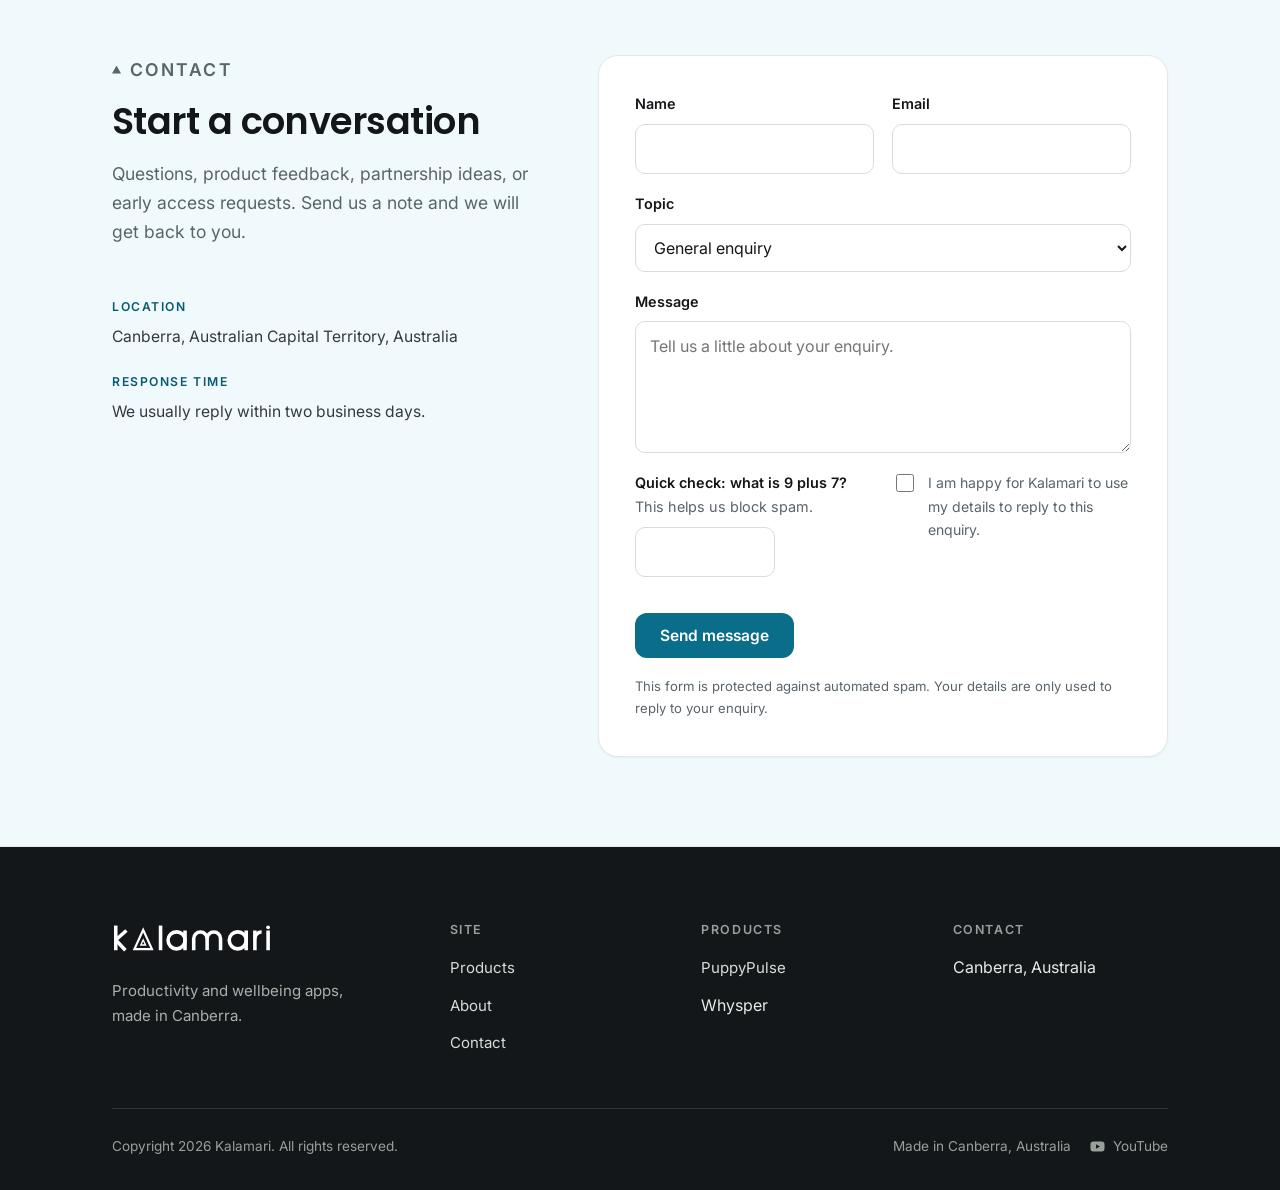
==== commit 4ba75788: "Point the footer link at the live channel" ====
--- a/index.html
+++ b/index.html
@@ -54,7 +54,7 @@
     },
     "sameAs": [
       "https://puppypulse.xyz",
-      "https://www.youtube.com/@kalamari"
+      "https://www.youtube.com/@kalamari-club"
     ],
     "makesOffer": [
       {
@@ -544,7 +544,7 @@
         <span>Copyright <span data-year>2026</span> Kalamari. All rights reserved.</span>
         <span class="footer-meta">
           <span>Made in Canberra, Australia</span>
-          <a class="footer-soc" href="https://www.youtube.com/@kalamari" target="_blank" rel="noopener">
+          <a class="footer-soc" href="https://www.youtube.com/@kalamari-club" target="_blank" rel="noopener">
             <svg viewBox="0 0 24 24" aria-hidden="true" focusable="false">
               <path fill="currentColor" fill-rule="evenodd" d="M21.6 7.2a2.6 2.6 0 0 0-1.8-1.8C18.2 5 12 5 12 5s-6.2 0-7.8.4A2.6 2.6 0 0 0 2.4 7.2C2 8.8 2 12 2 12s0 3.2.4 4.8a2.6 2.6 0 0 0 1.8 1.8C5.8 19 12 19 12 19s6.2 0 7.8-.4a2.6 2.6 0 0 0 1.8-1.8c.4-1.6.4-4.8.4-4.8s0-3.2-.4-4.8ZM10 15.2V8.8l5.4 3.2-5.4 3.2Z"/>
             </svg>
